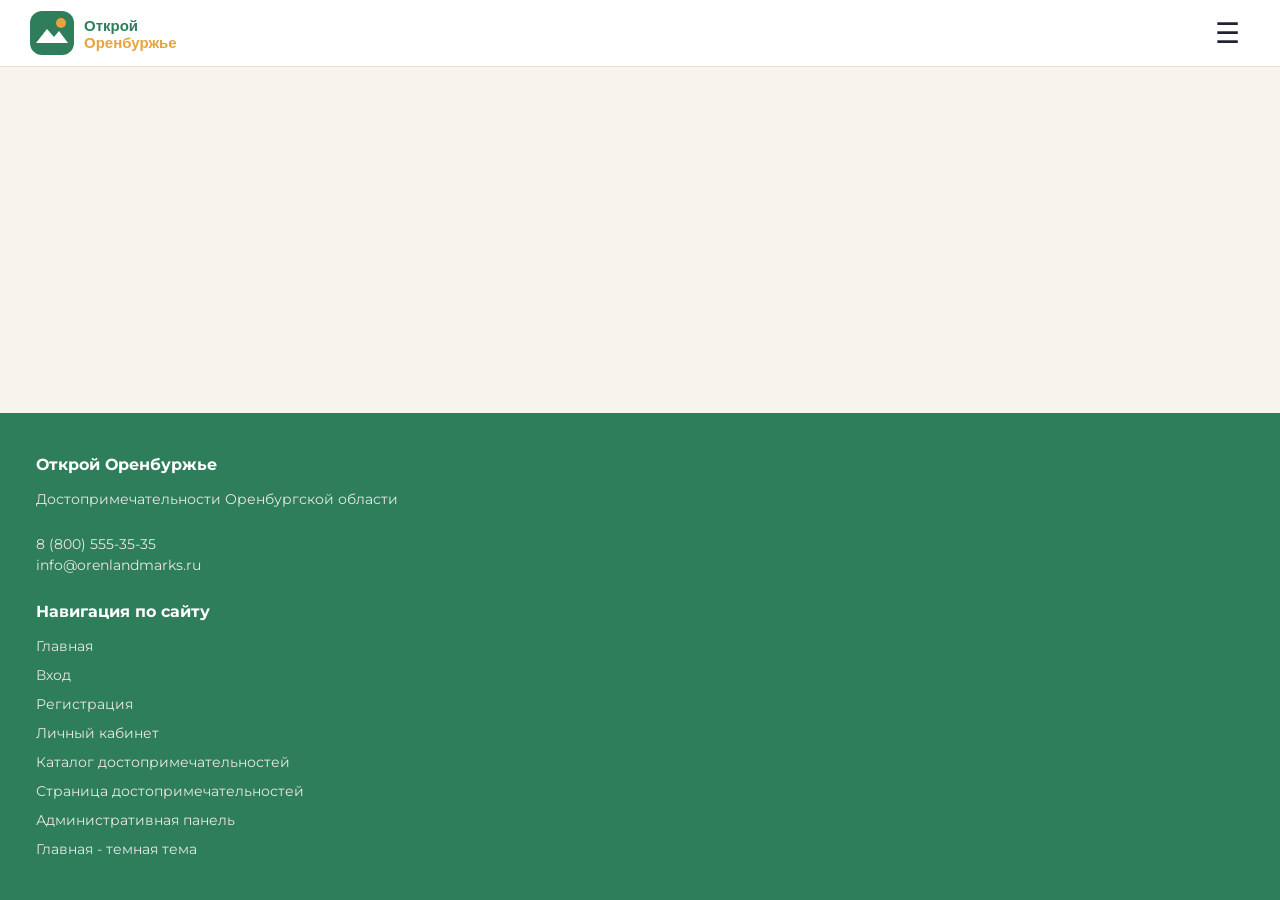
==== index.html @ 0425c3dd "add footer and header" ====
<!DOCTYPE html>
<html lang="en">

<head>
    <meta charset="UTF-8">
    <meta name="viewport" content="width=device-width, initial-scale=1.0">
    <title>Главная - Открой Оренбуржье</title>
    <link rel="stylesheet" href="assets/css/style.css">
</head>

<body>
    <header class="header">
        <div class="container header__main">
            <a href="index.html" id="logo"><img src="assets/images/logo.svg" alt="Открой Оренбуржье" width="210"
                    height="44"></a>
            <input type="checkbox" id="menu">
            <label for="menu" class="burger" title="Меню">☰</label>
            <nav id="main-nav" class="nav">
                <a href="#search-section" id="go-to-search">Поиск достопримечательностей</a>
                <a href="catalog.html" id="nav-catalog">Каталог достопримечательностей</a>
                <a href="profile.html" id="nav-profile">Личный кабинет</a>
                <a href="login.html" id="nav-login" class="btn btn--sm">Войти</a>
                <a href="register.html" id="nav-register" class="btn btn--light btn--sm ">Регистрация</a>
            </nav>
        </div>
    </header>

    <main class="container"></main>

    <footer class="footer" id="footer">
        <div class="container footer__grid">
            <div>
                <h2>Открой Оренбуржье</h2>
                <p>Достопримечательности Оренбургской области</p>
            </div>
            <ul>
                <li><a href="tel:88005553535">8 (800) 555-35-35</a></li>
                <li><a href="mailto:info@orenlandmarks.ru">info@orenlandmarks.ru</a></li>
            </ul>
            <nav>
                <h2>Навигация по сайту</h2>
                <ul class="stack">
                    <li><a href="index.html">Главная</a></li>
                    <li><a href="login.html">Вход</a></li>
                    <li><a href="register.html">Регистрация</a></li>
                    <li><a href="profile.html">Личный кабинет</a></li>
                    <li><a href="catalog.html">Каталог достопримечательностей</a></li>
                    <li><a href="landmark.html">Страница достопримечательностей</a></li>
                    <li><a href="admin.html">Административная панель</a></li>
                    <li><a href="index_dark.html">Главная - темная тема</a></li>
                </ul>
            </nav>
        </div>
    </footer>
</body>

</html>
---- assets/css/style.css ----
/* 1 Шрифт */
@font-face {
    font-family: "Montserrat";
    src: url('../fonts/Montserrat/Montserrat[wght].ttf');
    font-weight: 100 900;
}

/* 2 Перменные */

:root {
    --green: #2E7D5B;
    --accent: #E8A33D;
    --text: #1F2430;
    --muted: #6B7280;
    --bg: #F7F4EE;
    --card: #FFFFFF;
    --line: #E6E0D6;
    --ok: #12895F;
    --ok-muted: #d1ffef;
    --wait: #9A6100;
    --wait-muted: #ffefd3;
    --err: #D93B41;
    --err-muted: #ffdadb;
    --radius: 20px;
    --radius-sm: 12px;
    /* --radius-xs: 8px; */

    --gap-xs: 8px;
    --gap-sm: 12px;
    --gap-base: 16px;
    --gap-lg: 20px;
    --gap-xl: 24px;
}

/* 2.1 Изменения для темной темы */

.dark {
    --bg: #12161D;
    --card: #1C222B;
    --text: #ECEFF4;
    --line: #2E3642;
    --muted: #A3ABC2;
}

/* 3 Сброс */

* {
    box-sizing: border-box;
}

body {
    margin: 0;
    display: grid;
    min-height: 100dvh;
    grid-template-rows: auto 1fr auto;
    line-height: 1.5;
    font-family: "Montserrat", Arial, sans-serif;
    color: var(--text);
    background: var(--bg);
}

h1,
h2,
h3,
p,
ul {
    margin: 0;
    padding: 0;
}

ul {
    list-style: none;
}

a {
    text-decoration: none;
    color: inherit
}

img {
    display: block;
    max-width: 100%;
}

input,
button,
textarea,
select {
    font: inherit;
    color: inherit;
}

/* 4 Общие блоки */

.container {
    max-width: 1240px;
    margin: 0 auto;
    padding: 0 16px;
}

.section {
    margin-top: 56px;
}

h2 {
    font-size: 20px;
}

.title {
    margin-bottom: 24px;
    font-weight: 700;
    font-size: 22px;
}

.muted {
    font-size: 14px;
    color: var(--muted);
}

.card {
    background: var(--card);
    padding: 24px;
    border: 1px solid var(--line);
    border-radius: var(--radius);
}

.grid {
    display: grid;
    grid-template-columns: repeat(auto-fill, minmax(300px, 1fr));
    gap: var(--gap-lg);
}

.row {
    display: flex;
    align-items: center;
    gap: var(--gap-sm);
}

.column {
    display: flex;
    flex-direction: column;
    align-items: end;
    gap: var(--gap-sm);
}

.row .input {
    flex: 1;
    width: auto;
}

.narrow {
    max-width: 560px;
    margin-left: auto;
    margin-right: auto;
}

.stack>*+* {
    margin-top: var(--gap-xs);
}

.photo {
    width: 100%;
    object-fit: cover;
    aspect-ratio: 4 /3;
    border-radius: var(--radius-sm);
}

/* Кнопки: плавное изменение при наведении */

.btn {
    display: inline-block;
    padding: 12px 22px;
    border: 0;
    border-radius: 999px;
    background: var(--green);
    color: #fff;
    font-weight: 700;
    cursor: pointer;
    transition: opacity 0.3s;
    text-align: center;

    &:hover {
        opacity: .8;
    }
}

.btn--light {
    background: var(--card);
    color: var(--green);
    border: 1px solid var(--green);
}

.btn--sm {
    padding: 8px 14px;
    font-size: 14px;
}

/* Статусы и бейджики  */

.pill {
    display: inline-block;
    background: var(--card);
    border-radius: 999px;
    font-weight: 700;
    font-size: 13px;
}

.pill--ok {
    background: var(--ok-muted);
    color: var(--ok);
}

.pill--wait {
    background: var(--wait-muted);
    color: var(--wait);
}

.pill--err {
    background: var(--err-muted);
    color: var(--err);
}

.stars {
    color: var(--accent);
}

.form {
    display: grid;
    grid-template-columns: minmax(0, 1fr);
    gap: var(--gap-lg);
}

.field {
    display: grid;
    grid-template-columns: minmax(0, 1fr);
    gap: var(--gap-xs);
}

.field>label {
    font-size: 14px;
    font-weight: 700;
}

.input {
    gap: 12px 14px;
    width: 100%;
    border: 1px solid var(--line);
    border-radius: var(--radius-sm);
    background-color: var(--card);
}

.error .input {
    border-color: var(--err);
}

.error-text {
    font-size: 13px;
    color: var(--err);
}

.success .input {
    border-color: var(--ok);
}

.success-text {
    color: var(--ok);
    font-size: 13pxƒ;
}

.check {
    display: flex;
    gap: var(--gap-xs);
    align-items: center;
    font-size: 14px;
}

/* 5 Header */

.header {
    background: var(--card);
    border-bottom: 1px solid var(--line);
}

.header__main {
    display: flex;
    flex-wrap: wrap;
    align-items: center;
    justify-content: space-between;
    padding: 10px;
}

#menu {
    display: none;
}

.burger {
    font-size: 28px;
    cursor: pointer;
    padding: 2px 10px;
}

.nav {
    display: none;
    flex-direction: column;
    gap: var(--gap-base);
    width: 100%;
    padding: 16px 0px;
    font-weight: 600;
}

#menu:checked~.nav {
    display: flex;
}

/* 6 Футер */

.footer {
    margin-top: 80px;
    padding: 40px 0;
    background-color: var(--green);
    color: #e9e8e8;
    font-size: 14px;
    transition: color 0.2s;

    &:hover {
        color: #fff;
    }
}

.footer__grid {
    display: grid;
    gap: var(--gap-xl);
}

.footer h2 {
    margin-bottom: 12px;
    color: #fff;
    font-size: 16px;
}
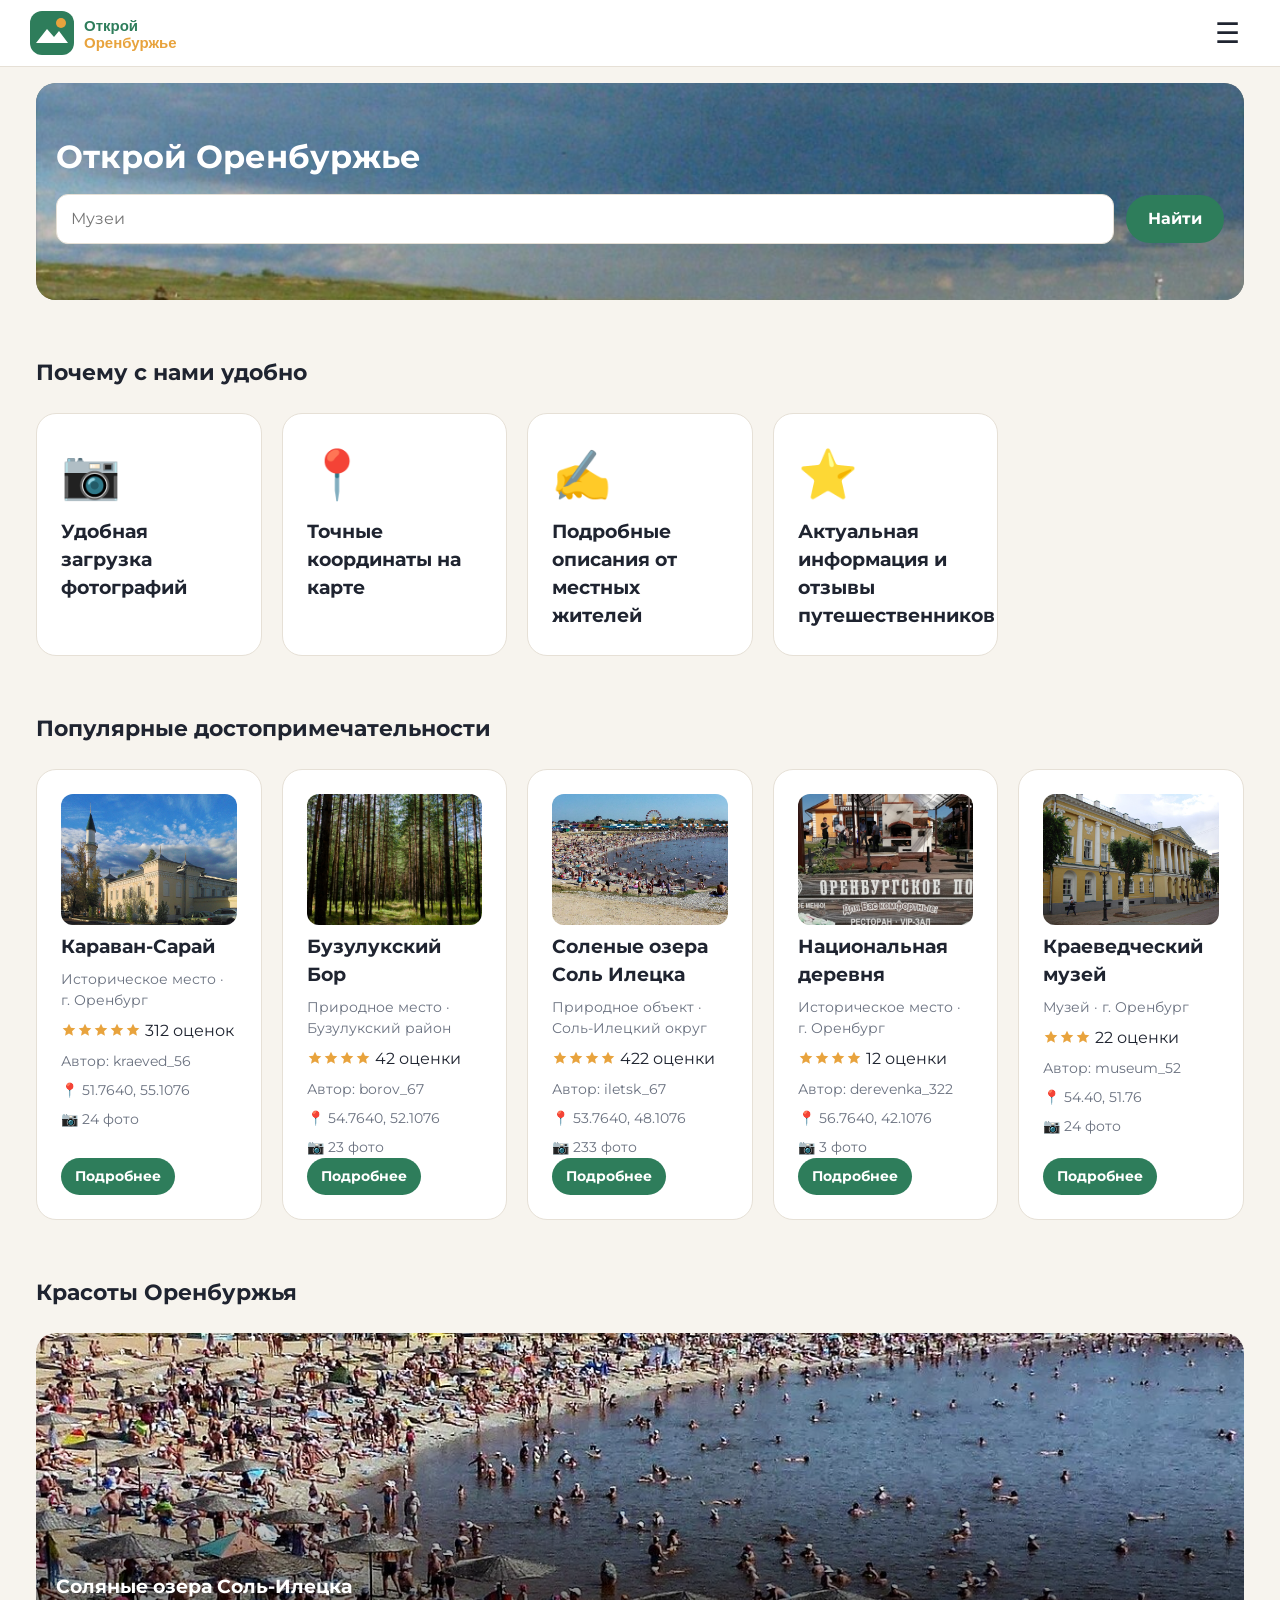
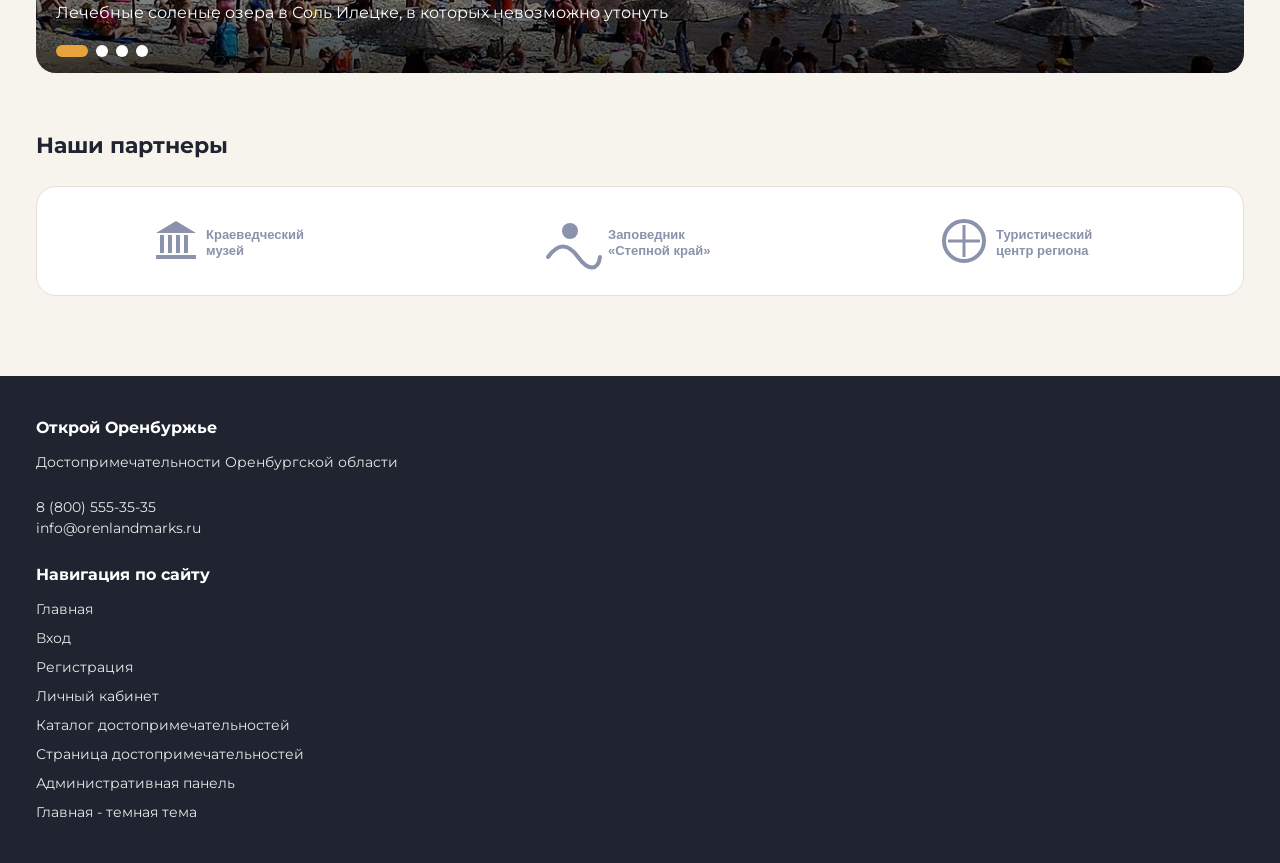
==== commit 0ecdfae2: "add index.html index_dark.html register.html and login.html" ====
--- a/index.html
+++ b/index.html
@@ -25,7 +25,175 @@
         </div>
     </header>
 
-    <main class="container"></main>
+    <main class="container">
+        <section id="search-section" class="hero">
+            <img src="assets/images/step.jpg" alt="Открой Оренбуржье">
+            <h1 class="hero__title">Открой Оренбуржье</h1>
+            <form action="catalog.html" class="row">
+                <input type="search" id="search-input" list="hints" class="input" placeholder="Музеи">
+                <datalist id="hints">
+                    <option value="Памятники архитектуры"></option>
+                    <option value="Природные объекты"></option>
+                    <option value="Музеи"></option>
+                </datalist>
+                <button type="submit" id="search-button" class="btn">Найти</button>
+            </form>
+        </section>
+
+        <section class="section" id="advantages-section">
+            <h2 class="title">Почему с нами удобно</h2>
+            <div class="grid">
+                <article class="card stack">
+                    <p class="advantage__icon">📷</p>
+                    <h3>Удобная загрузка фотографий</h3>
+                </article>
+                <article class="card stack">
+                    <p class="advantage__icon">📍</p>
+                    <h3>Точные координаты на карте</h3>
+                </article>
+                <article class="card stack">
+                    <p class="advantage__icon">✍️</p>
+                    <h3>Подробные описания от местных жителей</h3>
+                </article>
+                <article class="card stack">
+                    <p class="advantage__icon">⭐️</p>
+                    <h3>Актуальная информация и отзывы путешественников</h3>
+                </article>
+            </div>
+        </section>
+
+        <section class="section" id="popular-section">
+            <h2 class="title">Популярные достопримечательности</h2>
+            <div class="grid">
+                <article class="card landmark-card stack">
+                    <img src="/assets/images/karavan-saray-1.jpg" alt="Караван-Сарай" class="photo">
+                    <div class="stack">
+                        <h3>Караван-Сарай</h3>
+                        <p class="muted">Историческое место · г. Оренбург</p>
+                        <div class="rating"><img src="assets/icons/star-full.svg" alt="" width="16" height="16"><img
+                                src="assets/icons/star-full.svg" alt="" width="16" height="16"><img
+                                src="assets/icons/star-full.svg" alt="" width="16" height="16"><img
+                                src="assets/icons/star-full.svg" alt="" width="16" height="16"><img
+                                src="assets/icons/star-full.svg" alt="" width="16" height="16"> 312 оценок</div>
+                        <p class="muted">Автор: kraeved_56</p>
+                        <p class="muted">📍 51.7640, 55.1076</p>
+                        <p class="muted">📷 24 фото</p>
+                        <a href="landmark.html" class="btn btn--sm">Подробнее</a>
+                </article>
+                <article class="card landmark-card stack">
+                    <img src="/assets/images/buzuluk-bor-2.jpg" alt="Бузулукский Бор" class="photo">
+                    <div class="stack">
+                        <h3>Бузулукский Бор</h3>
+                        <p class="muted">Природное место · Бузулукский район</p>
+                        <div class="rating"><img src="assets/icons/star-full.svg" alt="" width="16" height="16"><img
+                                src="assets/icons/star-full.svg" alt="" width="16" height="16"><img
+                                src="assets/icons/star-full.svg" alt="" width="16" height="16"><img
+                                src="assets/icons/star-full.svg" alt="" width="16" height="16"> 42 оценки</div>
+                        <p class="muted">Автор: borov_67</p>
+                        <p class="muted">📍 54.7640, 52.1076</p>
+                        <p class="muted">📷 23 фото</p>
+                        <a href="landmark.html" class="btn btn--sm">Подробнее</a>
+                </article>
+                <article class="card landmark-card stack">
+                    <img src="/assets/images/sol-ileck.jpg" alt="Соль Илецк" class="photo">
+                    <div class="stack">
+                        <h3>Соленые озера Соль Илецка</h3>
+                        <p class="muted">Природное объект · Соль-Илецкий округ</p>
+                        <div class="rating"><img src="assets/icons/star-full.svg" alt="" width="16" height="16"><img
+                                src="assets/icons/star-full.svg" alt="" width="16" height="16"><img
+                                src="assets/icons/star-full.svg" alt="" width="16" height="16"><img
+                                src="assets/icons/star-full.svg" alt="" width="16" height="16"> 422 оценки</div>
+                        <p class="muted">Автор: iletsk_67</p>
+                        <p class="muted">📍 53.7640, 48.1076</p>
+                        <p class="muted">📷 233 фото</p>
+                        <a href="landmark.html" class="btn btn--sm">Подробнее</a>
+                </article>
+                <article class="card landmark-card stack">
+                    <img src="/assets/images/nac-derevnya.jpg" alt="Национальная деревня" class="photo">
+                    <div class="stack">
+                        <h3>Национальная деревня</h3>
+                        <p class="muted">Историческое место · г. Оренбург</p>
+                        <div class="rating"><img src="assets/icons/star-full.svg" alt="" width="16" height="16"><img
+                                src="assets/icons/star-full.svg" alt="" width="16" height="16"><img
+                                src="assets/icons/star-full.svg" alt="" width="16" height="16"><img
+                                src="assets/icons/star-full.svg" alt="" width="16" height="16"> 12 оценки</div>
+                        <p class="muted">Автор: derevenka_322</p>
+                        <p class="muted">📍 56.7640, 42.1076</p>
+                        <p class="muted">📷 3 фото</p>
+                        <a href="landmark.html" class="btn btn--sm">Подробнее</a>
+                </article>
+                <article class="card landmark-card stack">
+                    <img src="/assets/images/museum.jpg" alt="Краеведческий музей" class="photo">
+                    <div class="stack">
+                        <h3>Краеведческий музей</h3>
+                        <p class="muted">Музей · г. Оренбург</p>
+                        <div class="rating"><img src="assets/icons/star-full.svg" alt="" width="16" height="16"><img
+                                src="assets/icons/star-full.svg" alt="" width="16" height="16"><img
+                                src="assets/icons/star-full.svg" alt="" width="16" height="16"> 22 оценки</div>
+                        <p class="muted">Автор: museum_52</p>
+                        <p class="muted">📍 54.40, 51.76</p>
+                        <p class="muted">📷 24 фото</p>
+                        <a href="landmark.html" class="btn btn--sm">Подробнее</a>
+                </article>
+            </div>
+        </section>
+
+        <section class="section" id="slider-section">
+            <h2 class="title">Красоты Оренбуржья</h2>
+            <div class="slider">
+                <input type="radio" name="slide" id="s1" checked>
+                <input type="radio" name="slide" id="s2">
+                <input type="radio" name="slide" id="s3">
+                <input type="radio" name="slide" id="s4">
+                <div class="slider__track">
+                    <article class="slide">
+                        <img src="assets/images/sol-ileck.jpg" alt="Соль Илецк">
+                        <div class="slide__text">
+                            <h3>Соляные озера Соль-Илецка</h3>
+                            <p>Лечебные соленые озера в Соль Илецке, в которых невозможно утонуть</p>
+                        </div>
+                    </article>
+                    <article class="slide">
+                        <img src="assets/images/buzuluk-bor.jpg" alt="Бузулукский бор">
+                        <div class="slide__text">
+                            <h3>Бузулукский бор</h3>
+                            <p>Сосновый лес посреди степи — национальный парк площадью больше 100 тысяч гектаров.</p>
+                        </div>
+                    </article>
+                    <article class="slide">
+                        <img src="assets/images/shaitan-tau.jpg" alt="Гора Шайтан-Тау">
+                        <div class="slide__text">
+                            <h3>Гора Шайтан-Тау</h3>
+                            <p>Заповедная гора у границы с Башкирией, красивее всего на закате.</p>
+                        </div>
+                    </article>
+                    <article class="slide">
+                        <img src="assets/images/karavan-saray-2.jpg" alt="Караван-Сарай">
+                        <div class="slide__text">
+                            <h3>Караван-Сарай</h3>
+                            <p>Полюбуйтесь на красоты исторического города.</p>
+                        </div>
+                    </article>
+                </div>
+                <div id="slider-indicators" class="dots">
+                    <label for="s1" title="Слайд 1"></label>
+                    <label for="s2" title="Слайд 2"></label>
+                    <label for="s3" title="Слайд 3"></label>
+                    <label for="s4" title="Слайд 4"></label>
+                </div>
+            </div>
+        </section>
+
+        <section class="section" id="partners-section">
+            <h2 class="title">Наши партнеры</h2>
+            <div class="card row partners">
+                <img src="assets/images/logos/partner-museum.svg" alt="Краеведческий музей">
+                <img src="assets/images/logos/partner-steppe.svg" alt="Заповедник Степной край">
+                <img src="assets/images/logos/partner-tour.svg" alt="Туристический центр региона">
+            </div>
+        </section>
+
+    </main>
 
     <footer class="footer" id="footer">
         <div class="container footer__grid">
--- a/assets/css/style.css
+++ b/assets/css/style.css
@@ -53,6 +53,7 @@
     display: grid;
     min-height: 100dvh;
     grid-template-rows: auto 1fr auto;
+    grid-template-columns: minmax(0, 1fr);
     line-height: 1.5;
     font-family: "Montserrat", Arial, sans-serif;
     color: var(--text);
@@ -93,6 +94,7 @@
 /* 4 Общие блоки */
 
 .container {
+    width: 100%;
     max-width: 1240px;
     margin: 0 auto;
     padding: 0 16px;
@@ -126,12 +128,13 @@
 
 .grid {
     display: grid;
-    grid-template-columns: repeat(auto-fill, minmax(300px, 1fr));
+    grid-template-columns: repeat(auto-fill, minmax(225px, 1fr));
     gap: var(--gap-lg);
 }
 
 .row {
     display: flex;
+    flex-wrap: wrap;
     align-items: center;
     gap: var(--gap-sm);
 }
@@ -228,12 +231,14 @@
     display: grid;
     grid-template-columns: minmax(0, 1fr);
     gap: var(--gap-lg);
+    text-align: center;
 }
 
 .field {
     display: grid;
     grid-template-columns: minmax(0, 1fr);
     gap: var(--gap-xs);
+    text-align: start;
 }
 
 .field>label {
@@ -242,7 +247,7 @@
 }
 
 .input {
-    gap: 12px 14px;
+    padding: 12px 14px;
     width: 100%;
     border: 1px solid var(--line);
     border-radius: var(--radius-sm);
@@ -277,6 +282,8 @@
 /* 5 Header */
 
 .header {
+    display: sticky;
+    top: 0;
     background: var(--card);
     border-bottom: 1px solid var(--line);
 }
@@ -306,6 +313,7 @@
     width: 100%;
     padding: 16px 0px;
     font-weight: 600;
+    text-align: center;
 }
 
 #menu:checked~.nav {
@@ -317,7 +325,7 @@
 .footer {
     margin-top: 80px;
     padding: 40px 0;
-    background-color: var(--green);
+    background-color: #1F2430;
     color: #e9e8e8;
     font-size: 14px;
     transition: color 0.2s;
@@ -336,4 +344,190 @@
     margin-bottom: 12px;
     color: #fff;
     font-size: 16px;
+}
+
+/* 7 Главная */
+/* 7.1 Поиск */
+
+.hero {
+    position: relative;
+    margin-top: 16px;
+    padding: 56px 20px;
+    overflow: hidden;
+    border-radius: var(--radius);
+    color: #fff;
+}
+
+.hero img {
+    position: absolute;
+    inset: 0;
+    width: 100%;
+    height: 100%;
+    object-fit: cover;
+}
+
+.hero::after {
+    content: "";
+    position: absolute;
+    inset: 0;
+    background: rgba(20, 30, 25, .55);
+}
+
+.hero>* {
+    position: relative;
+    z-index: 1;
+}
+
+.hero__title {
+    margin-bottom: 20px;
+    font-size: 32px;
+    line-height: 1.1;
+}
+
+/* 7.2 преимущества */
+
+.advantage__icon {
+    display: inline-block;
+    font-size: 48px;
+    animation: float 3s infinite;
+}
+
+@keyframes float {
+
+    0%,
+    100% {
+        transform: translateY(0);
+    }
+
+    33% {
+        transform: translateY(-8px);
+    }
+
+    66% {
+        transform: translateY(4px);
+    }
+}
+
+/* 7.3 карточка достопримечательности */
+
+.landmark-card {
+    transition: transform .3s;
+    height: 100%;
+    display: flex;
+    flex-direction: column;
+
+    &:hover {
+        transform: translateY(-4px);
+    }
+
+    &>.stack {
+        flex: 1;
+        display: flex;
+        flex-direction: column;
+    }
+
+    & .btn {
+        margin-top: auto;
+        align-self: flex-start;
+    }
+}
+
+.rating img {
+    display: inline-block;
+    vertical-align: -2px;
+}
+
+/* 7.4 css-slider */
+
+.slider {
+    position: relative;
+    overflow: hidden;
+    border-radius: var(--radius);
+
+    & input {
+        display: none;
+    }
+}
+
+.slider__track {
+    display: flex;
+    transition: transform .6s;
+}
+
+.slide {
+    position: relative;
+    display: flex;
+    align-items: self-end;
+    flex: 0 0 100%;
+    min-height: 340px;
+    color: #fff;
+}
+
+.slide img {
+    position: absolute;
+    inset: 0;
+    width: 100%;
+    height: 100%;
+    object-fit: cover;
+}
+
+.slide::after {
+    content: '';
+    position: absolute;
+    inset: 0;
+    background: linear-gradient(transparent 40%, rgba(0, 0, 0, 0.75));
+}
+
+.slide__text {
+    position: relative;
+    z-index: 1;
+    padding: 20px 20px 48px
+}
+
+/* #s1:checked~.slider__track {
+    transform: translateX(0%);
+} */
+
+#s2:checked~.slider__track {
+    transform: translateX(-100%);
+}
+
+#s3:checked~.slider__track {
+    transform: translateX(-200%);
+}
+
+#s4:checked~.slider__track {
+    transform: translateX(-300%);
+}
+
+.dots {
+    position: absolute;
+    z-index: 2;
+    display: flex;
+    gap: var(--gap-xs);
+    left: 20px;
+    bottom: 16px;
+
+    & label {
+        width: 12px;
+        height: 12px;
+        border-radius: 999px;
+        background: #fff;
+        cursor: pointer;
+        transition: width 0.3s;
+    }
+}
+
+#s1:checked~.dots [for="s1"],
+#s2:checked~.dots [for="s2"],
+#s3:checked~.dots [for="s3"],
+#s4:checked~.dots [for="s4"] {
+    width: 32px;
+    background: var(--accent);
+}
+
+/* 7.5 партнеры */
+.partners {
+    justify-content: space-around;
+    gap: var(--gap-xl);
 }
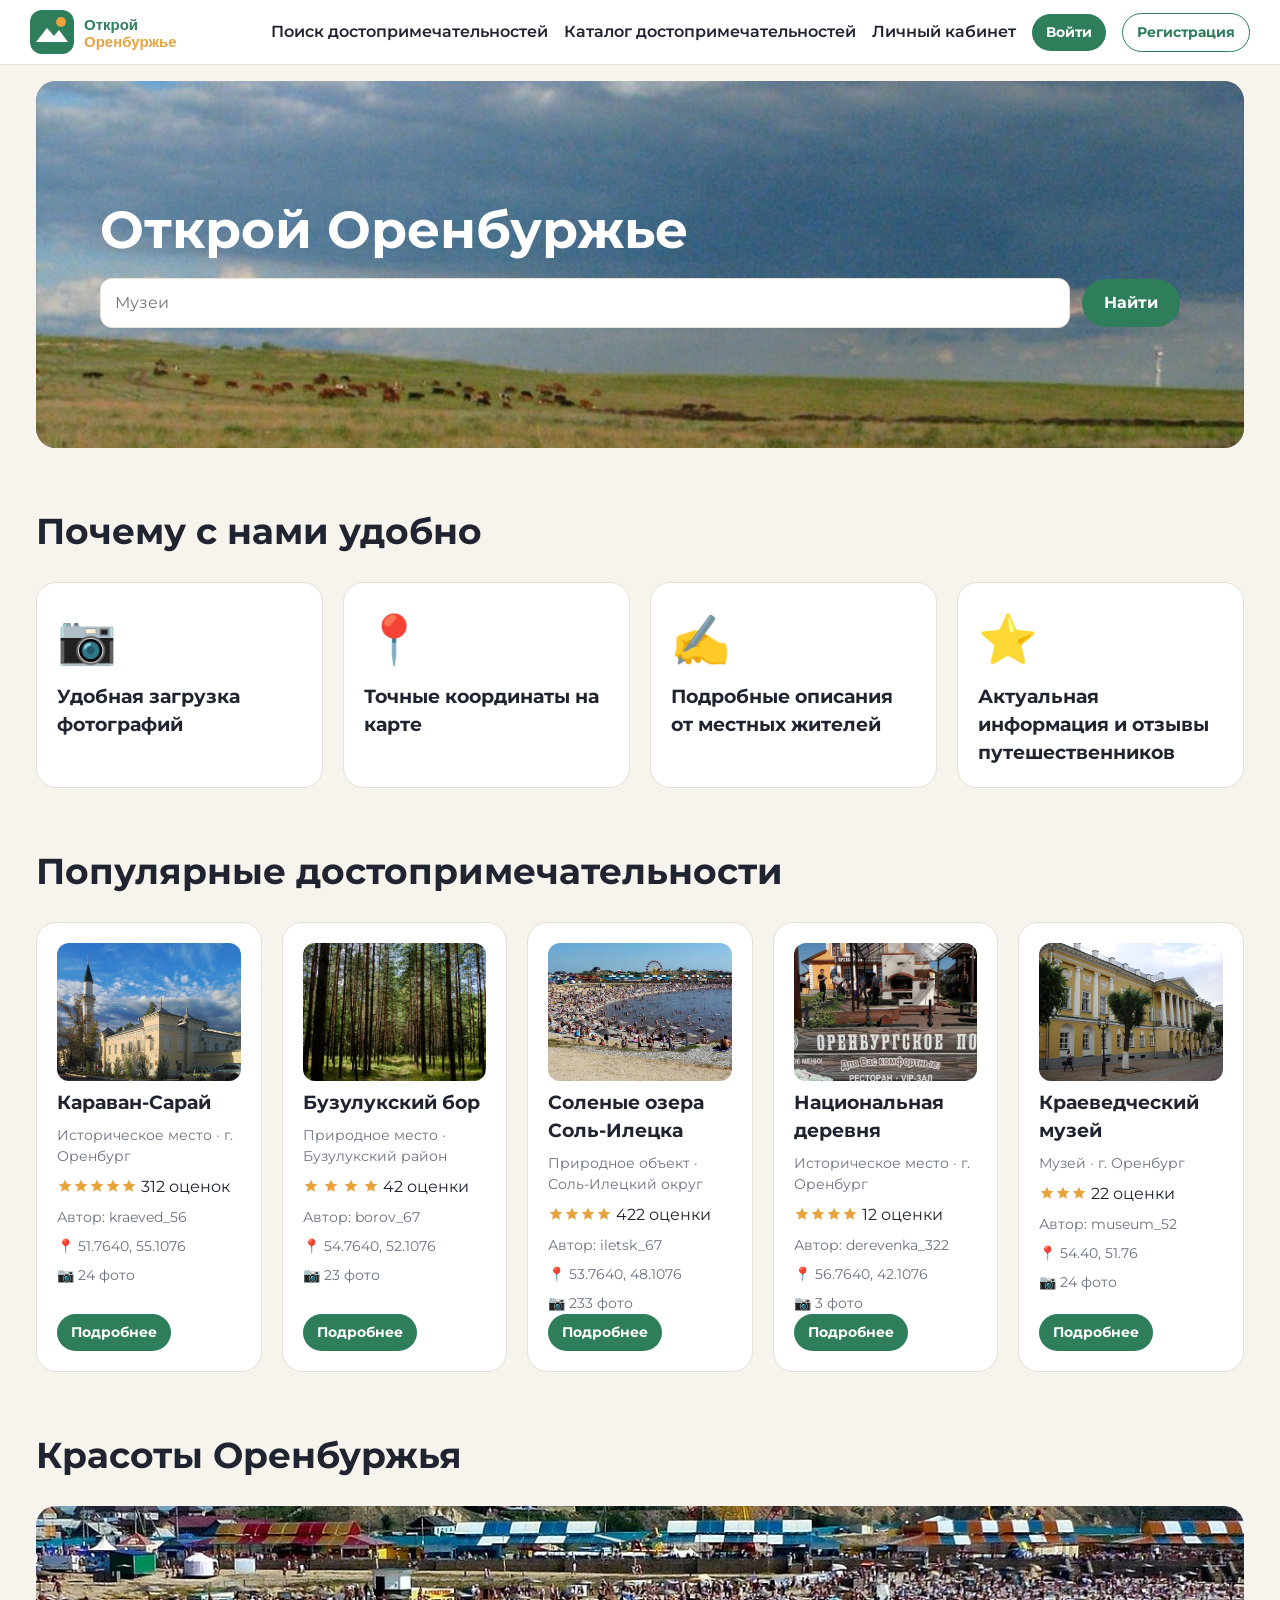
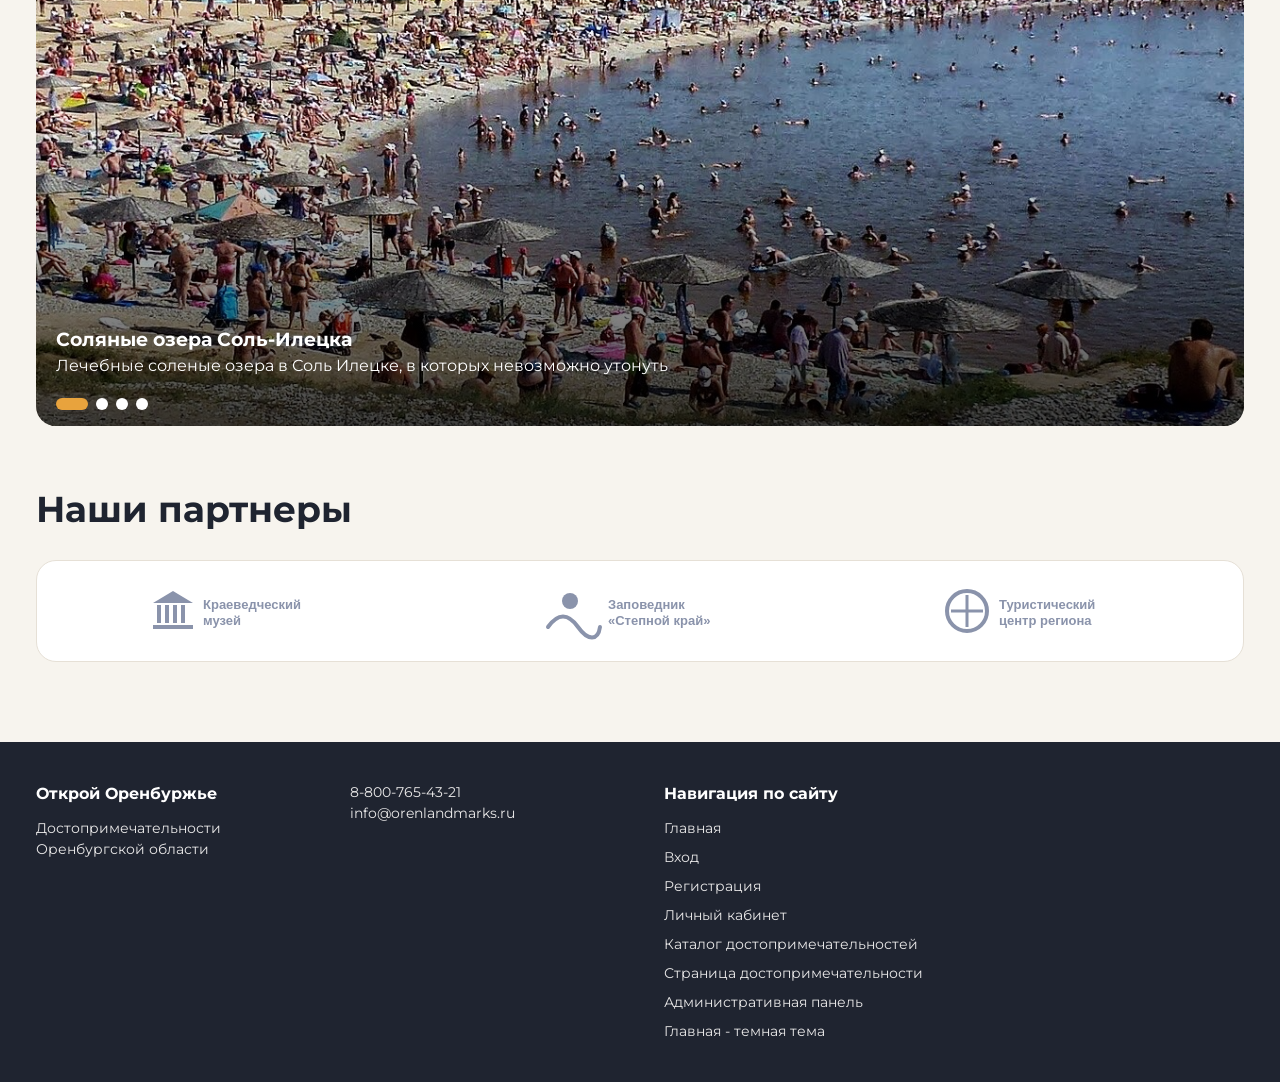
==== commit d1b95d20: "fix some bugs" ====
--- a/index.html
+++ b/index.html
@@ -1,5 +1,5 @@
 <!DOCTYPE html>
-<html lang="en">
+<html lang="ru">
 
 <head>
     <meta charset="UTF-8">
@@ -79,25 +79,30 @@
                         <p class="muted">📍 51.7640, 55.1076</p>
                         <p class="muted">📷 24 фото</p>
                         <a href="landmark.html" class="btn btn--sm">Подробнее</a>
-                </article>
-                <article class="card landmark-card stack">
-                    <img src="/assets/images/buzuluk-bor-2.jpg" alt="Бузулукский Бор" class="photo">
-                    <div class="stack">
-                        <h3>Бузулукский Бор</h3>
+                    </div>
+                </article>
+                <article class="card landmark-card stack">
+                    <img src="/assets/images/buzuluk-bor-2.jpg" alt="Бузулукский бор" class="photo">
+                    <div class="stack">
+                        <h3>Бузулукский бор</h3>
                         <p class="muted">Природное место · Бузулукский район</p>
-                        <div class="rating"><img src="assets/icons/star-full.svg" alt="" width="16" height="16"><img
-                                src="assets/icons/star-full.svg" alt="" width="16" height="16"><img
-                                src="assets/icons/star-full.svg" alt="" width="16" height="16"><img
-                                src="assets/icons/star-full.svg" alt="" width="16" height="16"> 42 оценки</div>
+                        <div class="rating">
+                            <img src="assets/icons/star-full.svg" alt="" width="16" height="16">
+                            <img src="assets/icons/star-full.svg" alt="" width="16" height="16">
+                            <img src="assets/icons/star-full.svg" alt="" width="16" height="16">
+                            <img src="assets/icons/star-full.svg" alt="" width="16" height="16">
+                            42 оценки
+                        </div>
                         <p class="muted">Автор: borov_67</p>
                         <p class="muted">📍 54.7640, 52.1076</p>
                         <p class="muted">📷 23 фото</p>
                         <a href="landmark.html" class="btn btn--sm">Подробнее</a>
+                    </div>
                 </article>
                 <article class="card landmark-card stack">
                     <img src="/assets/images/sol-ileck.jpg" alt="Соль Илецк" class="photo">
                     <div class="stack">
-                        <h3>Соленые озера Соль Илецка</h3>
+                        <h3>Соленые озера Соль-Илецка</h3>
                         <p class="muted">Природное объект · Соль-Илецкий округ</p>
                         <div class="rating"><img src="assets/icons/star-full.svg" alt="" width="16" height="16"><img
                                 src="assets/icons/star-full.svg" alt="" width="16" height="16"><img
@@ -107,6 +112,7 @@
                         <p class="muted">📍 53.7640, 48.1076</p>
                         <p class="muted">📷 233 фото</p>
                         <a href="landmark.html" class="btn btn--sm">Подробнее</a>
+                    </div>
                 </article>
                 <article class="card landmark-card stack">
                     <img src="/assets/images/nac-derevnya.jpg" alt="Национальная деревня" class="photo">
@@ -121,6 +127,7 @@
                         <p class="muted">📍 56.7640, 42.1076</p>
                         <p class="muted">📷 3 фото</p>
                         <a href="landmark.html" class="btn btn--sm">Подробнее</a>
+                    </div>
                 </article>
                 <article class="card landmark-card stack">
                     <img src="/assets/images/museum.jpg" alt="Краеведческий музей" class="photo">
@@ -134,6 +141,7 @@
                         <p class="muted">📍 54.40, 51.76</p>
                         <p class="muted">📷 24 фото</p>
                         <a href="landmark.html" class="btn btn--sm">Подробнее</a>
+                    </div>
                 </article>
             </div>
         </section>
@@ -202,7 +210,7 @@
                 <p>Достопримечательности Оренбургской области</p>
             </div>
             <ul>
-                <li><a href="tel:88005553535">8 (800) 555-35-35</a></li>
+                <li><a href="tel:88007654321">8-800-765-43-21</a></li>
                 <li><a href="mailto:info@orenlandmarks.ru">info@orenlandmarks.ru</a></li>
             </ul>
             <nav>
@@ -213,7 +221,7 @@
                     <li><a href="register.html">Регистрация</a></li>
                     <li><a href="profile.html">Личный кабинет</a></li>
                     <li><a href="catalog.html">Каталог достопримечательностей</a></li>
-                    <li><a href="landmark.html">Страница достопримечательностей</a></li>
+                    <li><a href="landmark.html">Страница достопримечательности</a></li>
                     <li><a href="admin.html">Административная панель</a></li>
                     <li><a href="index_dark.html">Главная - темная тема</a></li>
                 </ul>
--- a/assets/css/style.css
+++ b/assets/css/style.css
@@ -91,6 +91,28 @@
     color: inherit;
 }
 
+input::file-selector-button {
+    display: inline-block;
+    padding: 8px 14px;
+    font-size: 14px;
+    border: 0;
+    border-radius: 999px;
+    background: var(--green);
+    color: #fff;
+    font-weight: 700;
+    cursor: pointer;
+    transition: opacity 0.3s;
+    text-align: center;
+
+    &:hover {
+        opacity: .8;
+    }
+}
+
+textarea {
+    resize: vertical;
+}
+
 /* 4 Общие блоки */
 
 .container {
@@ -121,14 +143,14 @@
 
 .card {
     background: var(--card);
-    padding: 24px;
+    padding: 20px;
     border: 1px solid var(--line);
     border-radius: var(--radius);
 }
 
 .grid {
     display: grid;
-    grid-template-columns: repeat(auto-fill, minmax(225px, 1fr));
+    grid-template-columns: repeat(auto-fit, minmax(225px, 1fr));
     gap: var(--gap-lg);
 }
 
@@ -201,7 +223,10 @@
 /* Статусы и бейджики  */
 
 .pill {
-    display: inline-block;
+    display: flex;
+    align-items: center;
+    justify-content: center;
+    padding: 3px 12px;
     background: var(--card);
     border-radius: 999px;
     font-weight: 700;
@@ -231,7 +256,11 @@
     display: grid;
     grid-template-columns: minmax(0, 1fr);
     gap: var(--gap-lg);
-    text-align: center;
+
+    & h1,
+    a {
+        text-align: center;
+    }
 }
 
 .field {
@@ -530,4 +559,239 @@
 .partners {
     justify-content: space-around;
     gap: var(--gap-xl);
+}
+
+/* 8 Личный кабинет */
+
+.data-row {
+    display: flex;
+    flex-wrap: wrap;
+    justify-content: space-between;
+    gap: var(--gap-xs);
+    padding: 12px 0;
+    border-bottom: 1px solid var(--line);
+}
+
+/* 9 Каталог */
+
+#filter-toggle {
+    display: none;
+}
+
+#filter-panel {
+    display: none;
+    margin-bottom: 20px;
+}
+
+#filter-toggle:checked~#filter-panel {
+    display: block;
+}
+
+.filter--btn {
+    margin-bottom: 16px;
+}
+
+/* 10 Формы Предложения исправления */
+
+
+
+.correction {
+    max-width: 640px;
+    padding: 24px;
+    background: #fff;
+    border-radius: 16px;
+    box-shadow: 0 10px 30px rgba(31, 36, 48, .08);
+    margin-left: auto;
+    margin-right: auto;
+
+    & .field {
+        margin-bottom: 20px;
+    }
+
+    & .input {
+        height: 48px;
+        padding: 0 16px;
+        border: 1px solid #D9DEE7;
+        border-radius: 10px;
+        background: #F8FAFC;
+        font-size: 15px;
+    }
+
+    & .input:focus {
+        outline: none;
+        border-color: var(--green);
+    }
+
+    & textarea.input {
+        height: 140px;
+        padding-top: 14px;
+    }
+}
+
+.correction__badge {
+    font-size: 12px;
+    font-weight: 700;
+    text-transform: uppercase;
+    letter-spacing: .08em;
+    color: var(--accent);
+    background: #FFF3DC;
+    padding: 6px 14px;
+    border-radius: 999px;
+}
+
+.correction__title {
+    font-size: 28px;
+    font-weight: 800;
+    color: #1F2430;
+}
+
+.correction__subtitle {
+    font-size: 15px;
+    color: #6B7280;
+    line-height: 1.5;
+    margin-bottom: 28px;
+}
+
+.correction__upload {
+    border: 2px dashed #c9d3e0;
+    border-radius: var(--radius-sm);
+    background: #F8FAFC;
+    padding: 24px;
+    font-size: 14px;
+    text-align: center;
+    position: relative;
+
+
+    & input {
+        position: absolute;
+        inset: 0;
+        opacity: 0;
+        cursor: pointer;
+    }
+}
+
+.correction__hint {
+    font-size: 12px;
+    color: #8A93A6;
+}
+
+.correction__consent {
+    align-items: center;
+    margin: 24px 0;
+
+    & input {
+        width: 20px;
+        height: 20px;
+        accent-color: var(--green);
+    }
+}
+
+.correction__btn {
+    width: 100%;
+    height: 52px;
+    border: 0;
+    border-radius: 10px;
+    background: #2E7D5B;
+    color: #fff;
+    font-size: 16px;
+    font-weight: 700;
+    cursor: pointer;
+}
+
+/* 11 адаптивность */
+
+@media (min-width:1200px) {
+    .burger {
+        display: none;
+    }
+
+    .nav,
+    #menu:checked~.nav {
+        display: flex;
+        flex-direction: row;
+        align-items: center;
+        width: auto;
+        padding: 0;
+    }
+
+    .hero {
+        padding: 120px 64px;
+    }
+
+    .hero__title {
+        font-size: 52px;
+    }
+
+    .slide {
+        min-height: 520px;
+    }
+
+    .catalog-layout {
+        display: grid;
+        grid-template-columns: 260px 1fr;
+        align-items: start;
+        gap: var(--gap-xl);
+    }
+
+    .filter--btn {
+        display: none;
+    }
+
+    #filter-panel {
+        display: block;
+    }
+
+    .footer__grid,
+    .two-cols {
+        display: grid;
+        grid-template-columns: 1fr 1fr 2fr;
+        gap: 24px;
+    }
+
+    .two-cols,
+    .correction__row {
+        grid-template-columns: 1fr 1fr;
+    }
+
+    .correction__row {
+        display: grid;
+        gap: 16px;
+    }
+
+    .correction {
+        padding: 40px;
+    }
+
+    .title {
+        font-size: 36px;
+    }
+}
+
+/* 12 Печать */
+
+@media print {
+
+    .no-print,
+    .header,
+    .footer,
+    .landmark-card .stack>:not(h3) {
+        display: none;
+    }
+
+    body {
+        background: #fff;
+        color: #000;
+    }
+
+    .card {
+        border: 0;
+    }
+
+    img {
+        filter: grayscale(1);
+    }
+
+    .grid {
+        grid-template-columns: 1fr 1fr;
+    }
 }
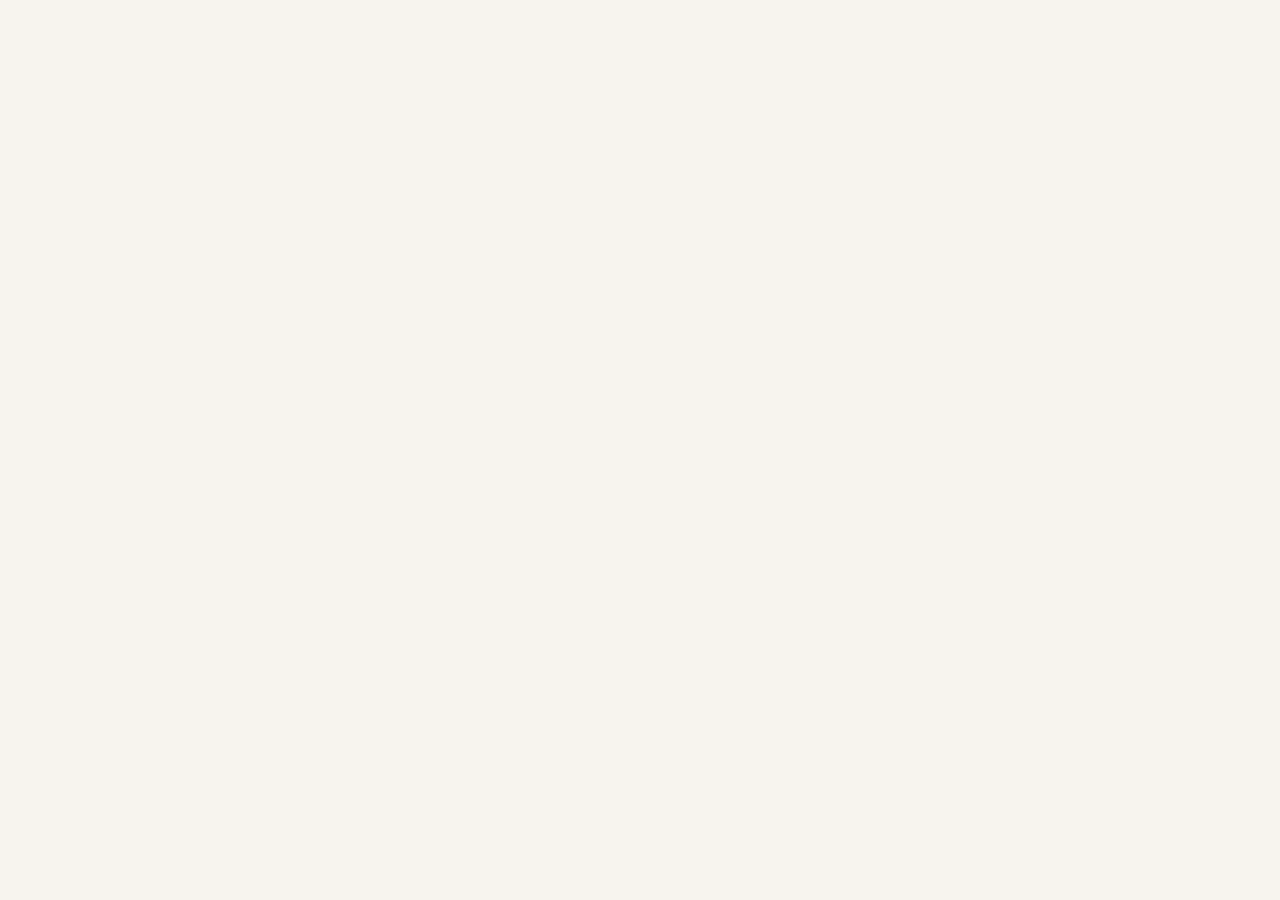
==== commit 5f999335: "init" ====
--- a/index.html
+++ b/index.html
@@ -9,225 +9,7 @@
 </head>
 
 <body>
-    <header class="header">
-        <div class="container header__main">
-            <a href="index.html" id="logo"><img src="assets/images/logo.svg" alt="Открой Оренбуржье" width="210"
-                    height="44"></a>
-            <input type="checkbox" id="menu">
-            <label for="menu" class="burger" title="Меню">☰</label>
-            <nav id="main-nav" class="nav">
-                <a href="#search-section" id="go-to-search">Поиск достопримечательностей</a>
-                <a href="catalog.html" id="nav-catalog">Каталог достопримечательностей</a>
-                <a href="profile.html" id="nav-profile">Личный кабинет</a>
-                <a href="login.html" id="nav-login" class="btn btn--sm">Войти</a>
-                <a href="register.html" id="nav-register" class="btn btn--light btn--sm ">Регистрация</a>
-            </nav>
-        </div>
-    </header>
 
-    <main class="container">
-        <section id="search-section" class="hero">
-            <img src="assets/images/step.jpg" alt="Открой Оренбуржье">
-            <h1 class="hero__title">Открой Оренбуржье</h1>
-            <form action="catalog.html" class="row">
-                <input type="search" id="search-input" list="hints" class="input" placeholder="Музеи">
-                <datalist id="hints">
-                    <option value="Памятники архитектуры"></option>
-                    <option value="Природные объекты"></option>
-                    <option value="Музеи"></option>
-                </datalist>
-                <button type="submit" id="search-button" class="btn">Найти</button>
-            </form>
-        </section>
-
-        <section class="section" id="advantages-section">
-            <h2 class="title">Почему с нами удобно</h2>
-            <div class="grid">
-                <article class="card stack">
-                    <p class="advantage__icon">📷</p>
-                    <h3>Удобная загрузка фотографий</h3>
-                </article>
-                <article class="card stack">
-                    <p class="advantage__icon">📍</p>
-                    <h3>Точные координаты на карте</h3>
-                </article>
-                <article class="card stack">
-                    <p class="advantage__icon">✍️</p>
-                    <h3>Подробные описания от местных жителей</h3>
-                </article>
-                <article class="card stack">
-                    <p class="advantage__icon">⭐️</p>
-                    <h3>Актуальная информация и отзывы путешественников</h3>
-                </article>
-            </div>
-        </section>
-
-        <section class="section" id="popular-section">
-            <h2 class="title">Популярные достопримечательности</h2>
-            <div class="grid">
-                <article class="card landmark-card stack">
-                    <img src="/assets/images/karavan-saray-1.jpg" alt="Караван-Сарай" class="photo">
-                    <div class="stack">
-                        <h3>Караван-Сарай</h3>
-                        <p class="muted">Историческое место · г. Оренбург</p>
-                        <div class="rating"><img src="assets/icons/star-full.svg" alt="" width="16" height="16"><img
-                                src="assets/icons/star-full.svg" alt="" width="16" height="16"><img
-                                src="assets/icons/star-full.svg" alt="" width="16" height="16"><img
-                                src="assets/icons/star-full.svg" alt="" width="16" height="16"><img
-                                src="assets/icons/star-full.svg" alt="" width="16" height="16"> 312 оценок</div>
-                        <p class="muted">Автор: kraeved_56</p>
-                        <p class="muted">📍 51.7640, 55.1076</p>
-                        <p class="muted">📷 24 фото</p>
-                        <a href="landmark.html" class="btn btn--sm">Подробнее</a>
-                    </div>
-                </article>
-                <article class="card landmark-card stack">
-                    <img src="/assets/images/buzuluk-bor-2.jpg" alt="Бузулукский бор" class="photo">
-                    <div class="stack">
-                        <h3>Бузулукский бор</h3>
-                        <p class="muted">Природное место · Бузулукский район</p>
-                        <div class="rating">
-                            <img src="assets/icons/star-full.svg" alt="" width="16" height="16">
-                            <img src="assets/icons/star-full.svg" alt="" width="16" height="16">
-                            <img src="assets/icons/star-full.svg" alt="" width="16" height="16">
-                            <img src="assets/icons/star-full.svg" alt="" width="16" height="16">
-                            42 оценки
-                        </div>
-                        <p class="muted">Автор: borov_67</p>
-                        <p class="muted">📍 54.7640, 52.1076</p>
-                        <p class="muted">📷 23 фото</p>
-                        <a href="landmark.html" class="btn btn--sm">Подробнее</a>
-                    </div>
-                </article>
-                <article class="card landmark-card stack">
-                    <img src="/assets/images/sol-ileck.jpg" alt="Соль Илецк" class="photo">
-                    <div class="stack">
-                        <h3>Соленые озера Соль-Илецка</h3>
-                        <p class="muted">Природное объект · Соль-Илецкий округ</p>
-                        <div class="rating"><img src="assets/icons/star-full.svg" alt="" width="16" height="16"><img
-                                src="assets/icons/star-full.svg" alt="" width="16" height="16"><img
-                                src="assets/icons/star-full.svg" alt="" width="16" height="16"><img
-                                src="assets/icons/star-full.svg" alt="" width="16" height="16"> 422 оценки</div>
-                        <p class="muted">Автор: iletsk_67</p>
-                        <p class="muted">📍 53.7640, 48.1076</p>
-                        <p class="muted">📷 233 фото</p>
-                        <a href="landmark.html" class="btn btn--sm">Подробнее</a>
-                    </div>
-                </article>
-                <article class="card landmark-card stack">
-                    <img src="/assets/images/nac-derevnya.jpg" alt="Национальная деревня" class="photo">
-                    <div class="stack">
-                        <h3>Национальная деревня</h3>
-                        <p class="muted">Историческое место · г. Оренбург</p>
-                        <div class="rating"><img src="assets/icons/star-full.svg" alt="" width="16" height="16"><img
-                                src="assets/icons/star-full.svg" alt="" width="16" height="16"><img
-                                src="assets/icons/star-full.svg" alt="" width="16" height="16"><img
-                                src="assets/icons/star-full.svg" alt="" width="16" height="16"> 12 оценки</div>
-                        <p class="muted">Автор: derevenka_322</p>
-                        <p class="muted">📍 56.7640, 42.1076</p>
-                        <p class="muted">📷 3 фото</p>
-                        <a href="landmark.html" class="btn btn--sm">Подробнее</a>
-                    </div>
-                </article>
-                <article class="card landmark-card stack">
-                    <img src="/assets/images/museum.jpg" alt="Краеведческий музей" class="photo">
-                    <div class="stack">
-                        <h3>Краеведческий музей</h3>
-                        <p class="muted">Музей · г. Оренбург</p>
-                        <div class="rating"><img src="assets/icons/star-full.svg" alt="" width="16" height="16"><img
-                                src="assets/icons/star-full.svg" alt="" width="16" height="16"><img
-                                src="assets/icons/star-full.svg" alt="" width="16" height="16"> 22 оценки</div>
-                        <p class="muted">Автор: museum_52</p>
-                        <p class="muted">📍 54.40, 51.76</p>
-                        <p class="muted">📷 24 фото</p>
-                        <a href="landmark.html" class="btn btn--sm">Подробнее</a>
-                    </div>
-                </article>
-            </div>
-        </section>
-
-        <section class="section" id="slider-section">
-            <h2 class="title">Красоты Оренбуржья</h2>
-            <div class="slider">
-                <input type="radio" name="slide" id="s1" checked>
-                <input type="radio" name="slide" id="s2">
-                <input type="radio" name="slide" id="s3">
-                <input type="radio" name="slide" id="s4">
-                <div class="slider__track">
-                    <article class="slide">
-                        <img src="assets/images/sol-ileck.jpg" alt="Соль Илецк">
-                        <div class="slide__text">
-                            <h3>Соляные озера Соль-Илецка</h3>
-                            <p>Лечебные соленые озера в Соль Илецке, в которых невозможно утонуть</p>
-                        </div>
-                    </article>
-                    <article class="slide">
-                        <img src="assets/images/buzuluk-bor.jpg" alt="Бузулукский бор">
-                        <div class="slide__text">
-                            <h3>Бузулукский бор</h3>
-                            <p>Сосновый лес посреди степи — национальный парк площадью больше 100 тысяч гектаров.</p>
-                        </div>
-                    </article>
-                    <article class="slide">
-                        <img src="assets/images/shaitan-tau.jpg" alt="Гора Шайтан-Тау">
-                        <div class="slide__text">
-                            <h3>Гора Шайтан-Тау</h3>
-                            <p>Заповедная гора у границы с Башкирией, красивее всего на закате.</p>
-                        </div>
-                    </article>
-                    <article class="slide">
-                        <img src="assets/images/karavan-saray-2.jpg" alt="Караван-Сарай">
-                        <div class="slide__text">
-                            <h3>Караван-Сарай</h3>
-                            <p>Полюбуйтесь на красоты исторического города.</p>
-                        </div>
-                    </article>
-                </div>
-                <div id="slider-indicators" class="dots">
-                    <label for="s1" title="Слайд 1"></label>
-                    <label for="s2" title="Слайд 2"></label>
-                    <label for="s3" title="Слайд 3"></label>
-                    <label for="s4" title="Слайд 4"></label>
-                </div>
-            </div>
-        </section>
-
-        <section class="section" id="partners-section">
-            <h2 class="title">Наши партнеры</h2>
-            <div class="card row partners">
-                <img src="assets/images/logos/partner-museum.svg" alt="Краеведческий музей">
-                <img src="assets/images/logos/partner-steppe.svg" alt="Заповедник Степной край">
-                <img src="assets/images/logos/partner-tour.svg" alt="Туристический центр региона">
-            </div>
-        </section>
-
-    </main>
-
-    <footer class="footer" id="footer">
-        <div class="container footer__grid">
-            <div>
-                <h2>Открой Оренбуржье</h2>
-                <p>Достопримечательности Оренбургской области</p>
-            </div>
-            <ul>
-                <li><a href="tel:88007654321">8-800-765-43-21</a></li>
-                <li><a href="mailto:info@orenlandmarks.ru">info@orenlandmarks.ru</a></li>
-            </ul>
-            <nav>
-                <h2>Навигация по сайту</h2>
-                <ul class="stack">
-                    <li><a href="index.html">Главная</a></li>
-                    <li><a href="login.html">Вход</a></li>
-                    <li><a href="register.html">Регистрация</a></li>
-                    <li><a href="profile.html">Личный кабинет</a></li>
-                    <li><a href="catalog.html">Каталог достопримечательностей</a></li>
-                    <li><a href="landmark.html">Страница достопримечательности</a></li>
-                    <li><a href="admin.html">Административная панель</a></li>
-                    <li><a href="index_dark.html">Главная - темная тема</a></li>
-                </ul>
-            </nav>
-        </div>
-    </footer>
 </body>
 
 </html>
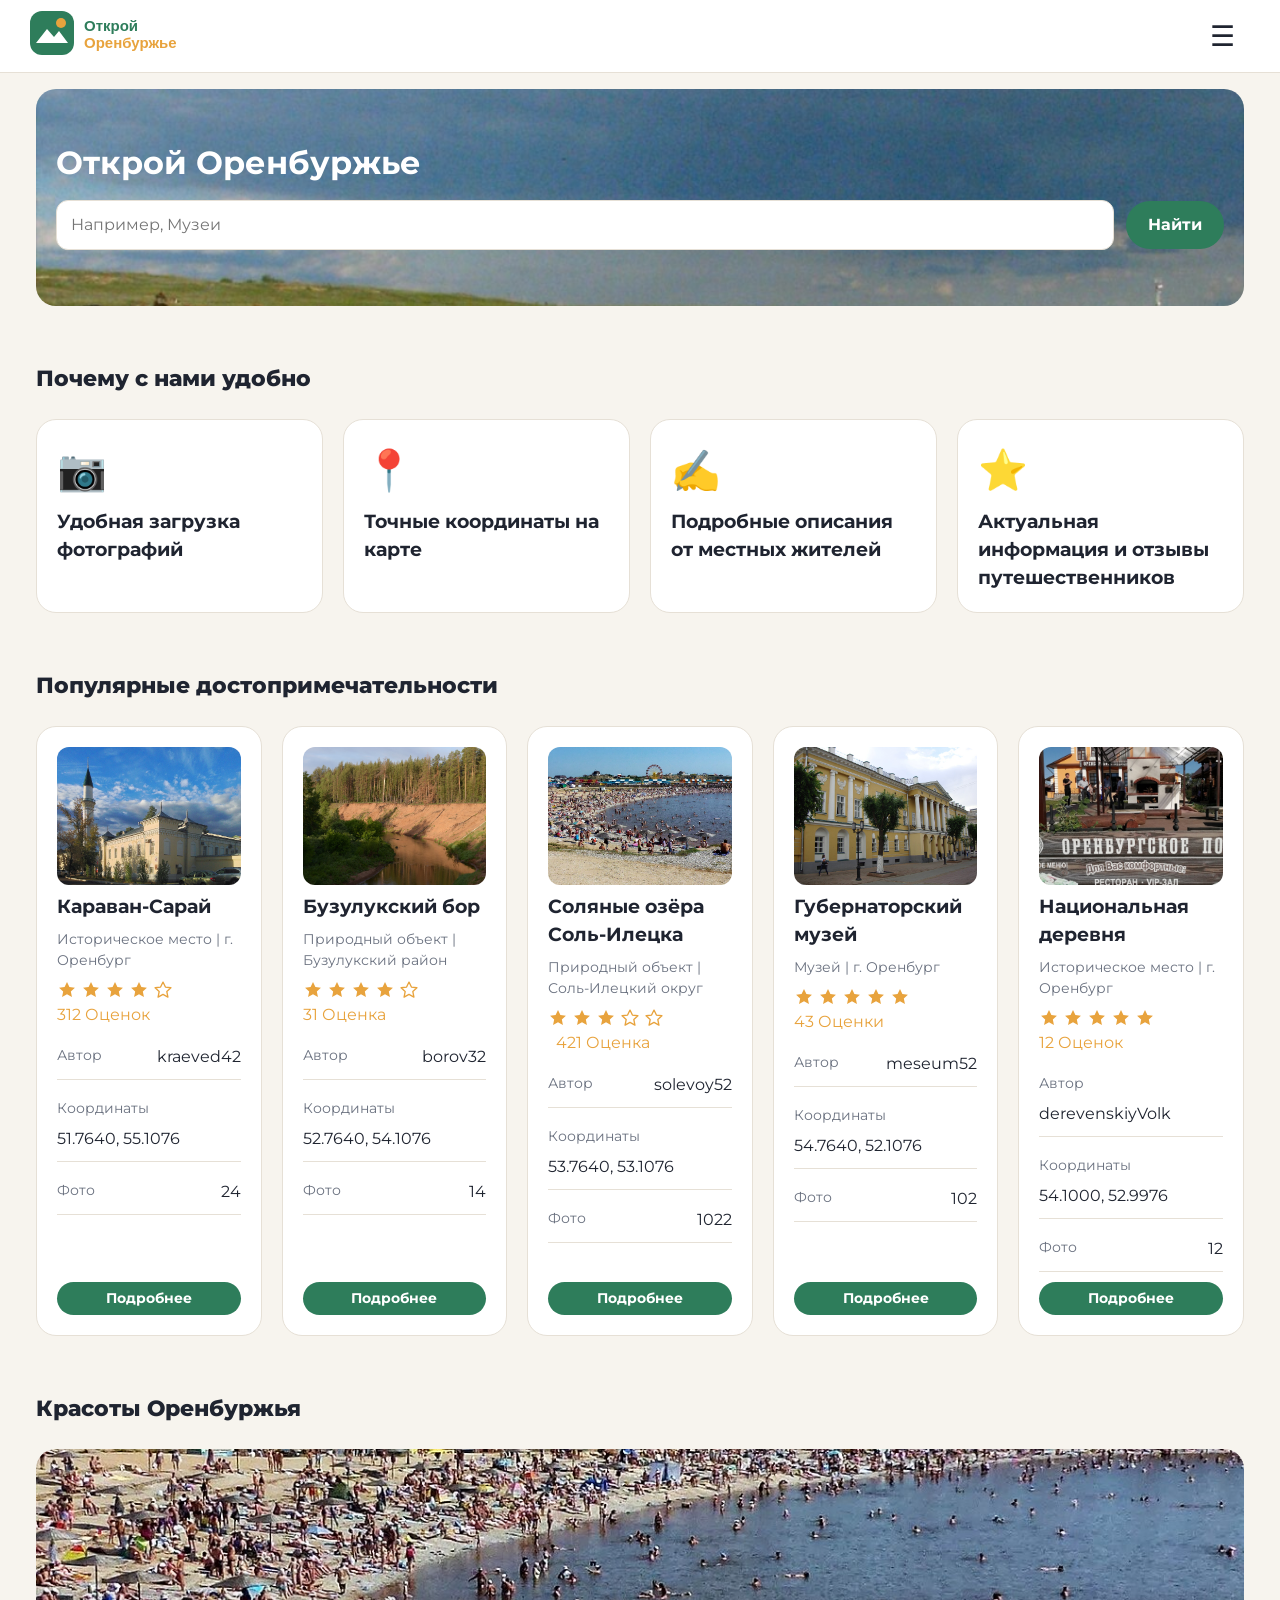
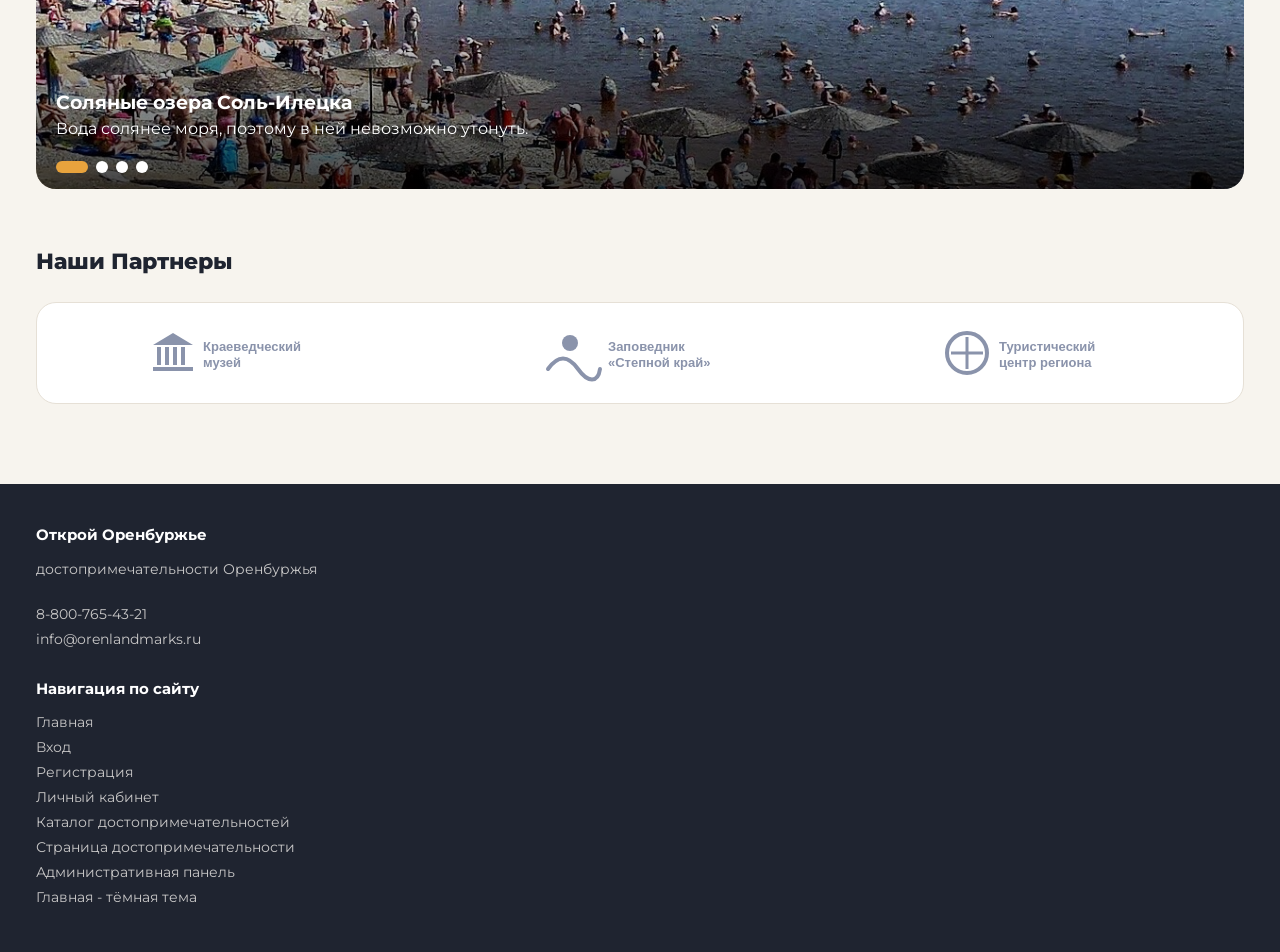
==== commit 14a22b7c: "add index.html" ====
--- a/index.html
+++ b/index.html
@@ -9,7 +9,256 @@
 </head>
 
 <body>
-
+    <header class="header">
+        <div class="container header__main">
+            <a href="index.html" id="logo"><img src="assets/images/logos/logo.svg" alt="Открой Оренбуржье" height="44"
+                    width="210"></a>
+            <input type="checkbox" id="menu">
+            <label for="menu" class="burger">☰</label>
+            <nav class="nav" id="main-nav">
+                <a href="#search-section" id="go-to-search">Поиск достопримечательностей</a>
+                <a href="catalog.html" id="nav-catalog">Каталог достопримечательностей</a>
+                <a href="profile.html" id="nav-profile">Личный кабинет</a>
+                <a href="login.html" id="nav-login" class="btn btn--sm">Войти</a>
+                <a href="register.html" id="nav-register" class="btn btn--sm btn--light">Регистрация</a>
+            </nav>
+        </div>
+    </header>
+    <main class="container">
+        <section class="hero" id="search-section">
+            <img src="assets/images/step.jpg" alt="Открой Оренбуржье">
+            <h1 class="hero__title">Открой Оренбуржье</h1>
+            <form action="catalog.html" class="row">
+                <input type="search" id="search-input" list="hints" class="input" placeholder="Например, Музеи">
+                <datalist id="hints">
+                    <option value="Памятники архитектуры"></option>
+                    <option value="Природные объекты"></option>
+                    <option value="Музеи"></option>
+                    <option value="Исторические места"></option>
+                </datalist>
+                <button type="submit" class="btn" id="search-button">Найти</button>
+            </form>
+        </section>
+
+        <section id="advantages-section" class="section">
+            <h2 class="title">Почему с нами удобно</h2>
+            <div class="grid">
+                <article class="card stack">
+                    <p class="icon">📷</p>
+                    <h3>Удобная загрузка фотографий</h3>
+                </article>
+                <article class="card stack">
+                    <p class="icon">📍</p>
+                    <h3>Точные координаты на карте</h3>
+                </article>
+                <article class="card stack">
+                    <p class="icon">✍️</p>
+                    <h3>Подробные описания от местных жителей</h3>
+                </article>
+                <article class="card stack">
+                    <p class="icon">⭐️</p>
+                    <h3>Актуальная информация и отзывы путешественников</h3>
+                </article>
+            </div>
+        </section>
+
+        <section class="section" id="popular-section">
+            <h2 class="title">Популярные достопримечательности</h2>
+            <div class="grid">
+                <article class="card landmark-card stack">
+                    <img src="assets/images/karavan-saray-1.jpg" alt="Караван-Сарай" class="photo">
+                    <div class="stack">
+                        <h3>Караван-Сарай</h3>
+                        <p class="muted">Историческое место | г. Оренбург</p>
+                        <div class="rating">
+                            <div>
+                                <img src="assets/images/icons/star-full.svg" alt="Звезда">
+                                <img src="assets/images/icons/star-full.svg" alt="Звезда">
+                                <img src="assets/images/icons/star-full.svg" alt="Звезда">
+                                <img src="assets/images/icons/star-full.svg" alt="Звезда">
+                                <img src="assets/images/icons/star-empty.svg" alt="Пустая звезда">
+                                &nbsp;
+                            </div>
+                            312 Оценок
+                        </div>
+                        <p class="data-row"><span class="muted">Автор</span> kraeved42</p>
+                        <p class="data-row"><span class="muted">Координаты</span> 51.7640, 55.1076</p>
+                        <p class="data-row"><span class="muted">Фото</span> 24</p>
+                        <a href="landmark.html" class="btn btn--sm">Подробнее</a>
+                    </div>
+                </article>
+                <article class="card landmark-card stack">
+                    <img src="assets/images/buzuluk-bor.jpg" alt="Бузулукский бор" class="photo">
+                    <div class="stack">
+                        <h3>Бузулукский бор</h3>
+                        <p class="muted">Природный объект | Бузулукский район</p>
+                        <div class="rating">
+                            <div>
+                                <img src="assets/images/icons/star-full.svg" alt="Звезда">
+                                <img src="assets/images/icons/star-full.svg" alt="Звезда">
+                                <img src="assets/images/icons/star-full.svg" alt="Звезда">
+                                <img src="assets/images/icons/star-full.svg" alt="Звезда">
+                                <img src="assets/images/icons/star-empty.svg" alt="Пустая звезда">
+                                &nbsp;
+                            </div>
+                            31 Оценка
+                        </div>
+                        <p class="data-row"><span class="muted">Автор</span> borov32</p>
+                        <p class="data-row"><span class="muted">Координаты</span> 52.7640, 54.1076</p>
+                        <p class="data-row"><span class="muted">Фото</span> 14</p>
+                        <a href="landmark.html" class="btn btn--sm">Подробнее</a>
+                    </div>
+                </article>
+                <article class="card landmark-card stack">
+                    <img src="assets/images/sol-ileck.jpg" alt="Соляные озёра Соль-Илецка" class="photo">
+                    <div class="stack">
+                        <h3>Соляные озёра Соль-Илецка</h3>
+                        <p class="muted">Природный объект | Соль-Илецкий округ</p>
+                        <div class="rating">
+                            <div>
+                                <img src="assets/images/icons/star-full.svg" alt="Звезда">
+                                <img src="assets/images/icons/star-full.svg" alt="Звезда">
+                                <img src="assets/images/icons/star-full.svg" alt="Звезда">
+                                <img src="assets/images/icons/star-empty.svg" alt="Пустая звезда">
+                                <img src="assets/images/icons/star-empty.svg" alt="Пустая звезда">
+                                &nbsp;
+                            </div>
+                            &nbsp; 421 Оценка
+                        </div>
+                        <p class="data-row"><span class="muted">Автор</span> solevoy52</p>
+                        <p class="data-row"><span class="muted">Координаты</span> 53.7640, 53.1076</p>
+                        <p class="data-row"><span class="muted">Фото</span> 1022</p>
+                        <a href="landmark.html" class="btn btn--sm">Подробнее</a>
+                    </div>
+                </article>
+                <article class="card landmark-card stack">
+                    <img src="assets/images/museum.jpg" alt="Губернаторский музей" class="photo">
+                    <div class="stack">
+                        <h3>Губернаторский музей</h3>
+                        <p class="muted">Музей | г. Оренбург</p>
+                        <div class="rating">
+                            <div>
+                                <img src="assets/images/icons/star-full.svg" alt="Звезда">
+                                <img src="assets/images/icons/star-full.svg" alt="Звезда">
+                                <img src="assets/images/icons/star-full.svg" alt="Звезда">
+                                <img src="assets/images/icons/star-full.svg" alt="Звезда">
+                                <img src="assets/images/icons/star-full.svg" alt="Звезда">
+                                &nbsp;
+                            </div>
+                            43 Оценки
+                        </div>
+                        <p class="data-row"><span class="muted">Автор</span> meseum52</p>
+                        <p class="data-row"><span class="muted">Координаты</span> 54.7640, 52.1076</p>
+                        <p class="data-row"><span class="muted">Фото</span> 102</p>
+                        <a href="landmark.html" class="btn btn--sm">Подробнее</a>
+                    </div>
+                </article>
+                <article class="card landmark-card stack">
+                    <img src="assets/images/nac-derevnya.jpg" alt="Национальная деревня" class="photo">
+                    <div class="stack">
+                        <h3>Национальная деревня</h3>
+                        <p class="muted">Историческое место | г. Оренбург</p>
+                        <div class="rating">
+                            <div>
+                                <img src="assets/images/icons/star-full.svg" alt="Звезда">
+                                <img src="assets/images/icons/star-full.svg" alt="Звезда">
+                                <img src="assets/images/icons/star-full.svg" alt="Звезда">
+                                <img src="assets/images/icons/star-full.svg" alt="Звезда">
+                                <img src="assets/images/icons/star-full.svg" alt="Звезда">
+                                &nbsp;
+                            </div>
+                            12 Оценок
+                        </div>
+                        <p class="data-row"><span class="muted">Автор</span> derevenskiyVolk</p>
+                        <p class="data-row"><span class="muted">Координаты</span> 54.1000, 52.9976</p>
+                        <p class="data-row"><span class="muted">Фото</span> 12</p>
+                        <a href="landmark.html" class="btn btn--sm">Подробнее</a>
+                    </div>
+                </article>
+
+            </div>
+        </section>
+
+        <section class="section" id="slider-section">
+            <h2 class="title">Красоты Оренбуржья</h2>
+            <div class="slider">
+                <input type="radio" name="slide" id="s1" checked>
+                <input type="radio" name="slide" id="s2">
+                <input type="radio" name="slide" id="s3">
+                <input type="radio" name="slide" id="s4">
+                <div class="slider__track">
+                    <article class="slide">
+                        <img src="assets/images/sol-ileck.jpg" alt="Соль-Илецк">
+                        <div class="slide__text">
+                            <h3>Соляные озера Соль-Илецка</h3>
+                            <p>Вода солянее моря, поэтому в ней невозможно утонуть.</p>
+                        </div>
+                    </article>
+                    <article class="slide">
+                        <img src="assets/images/buzuluk-bor.jpg" alt="Бузулукский бор">
+                        <div class="slide__text">
+                            <h3>Бузулукский бор</h3>
+                            <p>Сосновый лес посреди степи.</p>
+                        </div>
+                    </article>
+                    <article class="slide">
+                        <img src="assets/images/shaitan-tau.jpg" alt="Гора Шайтан-Тау">
+                        <div class="slide__text">
+                            <h3>Гора Шайтан-Тау</h3>
+                            <p>Заповедная гора. Красивее всего на закате.</p>
+                        </div>
+                    </article>
+                    <article class="slide">
+                        <img src="assets/images/most.jpg" alt="Мост через Урал">
+                        <div class="slide__text">
+                            <h3>Мост через Урал</h3>
+                            <p>Пешеходный мост через Урал, соединяет Европу и Азию</p>
+                        </div>
+                    </article>
+                </div>
+                <div class="dots" id="slider-indicators">
+                    <label for="s1"></label>
+                    <label for="s2"></label>
+                    <label for="s3"></label>
+                    <label for="s4"></label>
+                </div>
+            </div>
+        </section>
+        <section class="section" id="partners-section">
+            <h2 class="title">Наши Партнеры</h2>
+            <div class="card row partners">
+                <img src="assets/images/logos/partner-museum.svg" alt="Музей">
+                <img src="assets/images/logos/partner-steppe.svg" alt="Заповедник">
+                <img src="assets/images/logos/partner-tour.svg" alt="Тур центр">
+            </div>
+        </section>
+
+    </main>
+    <footer class="footer">
+        <div class="container footer__grid">
+            <div>
+                <h2>Открой Оренбуржье</h2>
+                <p>достопримечательности Оренбуржья</p>
+            </div>
+            <ul>
+                <li><a href="tel:88007654321">8-800-765-43-21</a></li>
+                <li><a href="mailto:info@orenlandmarks.ru">info@orenlandmarks.ru</a></li>
+            </ul>
+            <nav>
+                <h2>Навигация по сайту</h2>
+                <ul>
+                    <li><a href="index.html">Главная</a></li>
+                    <li><a href="login.html">Вход</a></li>
+                    <li><a href="register.html">Регистрация</a></li>
+                    <li><a href="profile.html">Личный кабинет</a></li>
+                    <li><a href="catalog.html">Каталог достопримечательностей</a></li>
+                    <li><a href="landmark.html">Страница достопримечательности</a></li>
+                    <li><a href="admin.html">Административная панель</a></li>
+                    <li><a href="index_dark.html">Главная - тёмная тема </a></li>
+                </ul>
+            </nav>
+        </div>
+    </footer>
 </body>
 
 </html>
--- a/assets/css/style.css
+++ b/assets/css/style.css
@@ -1,48 +1,42 @@
-/* 1 Шрифт */
+/* Шрифты */
+
 @font-face {
-    font-family: "Montserrat";
-    src: url('../fonts/Montserrat/Montserrat[wght].ttf');
+    font-family: 'Montserrat';
+    src: url(../fonts/Montserrat/Montserrat[wght].ttf);
     font-weight: 100 900;
 }
 
-/* 2 Перменные */
+/* Переменные */
 
 :root {
     --green: #2E7D5B;
-    --accent: #E8A33D;
+    --gold: #E8A33D;
     --text: #1F2430;
     --muted: #6B7280;
     --bg: #F7F4EE;
-    --card: #FFFFFF;
+    --surface: #FFFFFF;
     --line: #E6E0D6;
-    --ok: #12895F;
-    --ok-muted: #d1ffef;
-    --wait: #9A6100;
-    --wait-muted: #ffefd3;
-    --err: #D93B41;
-    --err-muted: #ffdadb;
+
+    --ok: rgb(35, 146, 35);
+    --ok-muted: rgb(206, 255, 206);
+    --wait: rgb(227, 168, 59);
+    --wait-muted: rgb(255, 239, 210);
+    --err: rgb(244, 47, 47);
+    --err-muted: rgb(255, 202, 202);
+
     --radius: 20px;
     --radius-sm: 12px;
-    /* --radius-xs: 8px; */
-
-    --gap-xs: 8px;
-    --gap-sm: 12px;
-    --gap-base: 16px;
-    --gap-lg: 20px;
-    --gap-xl: 24px;
-}
-
-/* 2.1 Изменения для темной темы */
+}
 
 .dark {
     --bg: #12161D;
-    --card: #1C222B;
+    --muted: #b0b8c8;
+    --surface: #1C222B;
     --text: #ECEFF4;
     --line: #2E3642;
-    --muted: #A3ABC2;
-}
-
-/* 3 Сброс */
+}
+
+/* Cброс */
 
 * {
     box-sizing: border-box;
@@ -50,14 +44,14 @@
 
 body {
     margin: 0;
+    background: var(--bg);
+    font-family: "Montserrat", Arial, sans-serif;
     display: grid;
     min-height: 100dvh;
     grid-template-rows: auto 1fr auto;
     grid-template-columns: minmax(0, 1fr);
     line-height: 1.5;
-    font-family: "Montserrat", Arial, sans-serif;
     color: var(--text);
-    background: var(--bg);
 }
 
 h1,
@@ -75,46 +69,20 @@
 
 a {
     text-decoration: none;
-    color: inherit
-}
-
-img {
-    display: block;
-    max-width: 100%;
+    color: inherit;
 }
 
 input,
+textarea,
 button,
-textarea,
 select {
     font: inherit;
     color: inherit;
 }
 
-input::file-selector-button {
-    display: inline-block;
-    padding: 8px 14px;
-    font-size: 14px;
-    border: 0;
-    border-radius: 999px;
-    background: var(--green);
-    color: #fff;
-    font-weight: 700;
-    cursor: pointer;
-    transition: opacity 0.3s;
-    text-align: center;
-
-    &:hover {
-        opacity: .8;
-    }
-}
-
-textarea {
-    resize: vertical;
-}
-
-/* 4 Общие блоки */
-
+/*  */
+/* Общие блоки */
+/*  */
 .container {
     width: 100%;
     max-width: 1240px;
@@ -132,8 +100,8 @@
 
 .title {
     margin-bottom: 24px;
-    font-weight: 700;
     font-size: 22px;
+    font-weight: 800;
 }
 
 .muted {
@@ -142,55 +110,60 @@
 }
 
 .card {
-    background: var(--card);
     padding: 20px;
+    border-radius: var(--radius);
     border: 1px solid var(--line);
-    border-radius: var(--radius);
+    background: var(--surface);
 }
 
 .grid {
     display: grid;
     grid-template-columns: repeat(auto-fit, minmax(225px, 1fr));
-    gap: var(--gap-lg);
+    gap: 20px;
 }
 
 .row {
     display: flex;
     flex-wrap: wrap;
     align-items: center;
-    gap: var(--gap-sm);
-}
-
-.column {
-    display: flex;
-    flex-direction: column;
-    align-items: end;
-    gap: var(--gap-sm);
+    gap: 12px;
 }
 
 .row .input {
+    width: auto;
     flex: 1;
-    width: auto;
+    min-width: 0;
 }
 
 .narrow {
     max-width: 560px;
     margin-left: auto;
     margin-right: auto;
+
+}
+
+.narrow .title,
+.narrow>p,
+.narrow>a {
+    text-align: center;
+}
+
+.narrow .title {
+    margin-bottom: 10px;
 }
 
 .stack>*+* {
-    margin-top: var(--gap-xs);
+    margin-top: 8px;
 }
 
 .photo {
     width: 100%;
+    aspect-ratio: 4 /3;
     object-fit: cover;
-    aspect-ratio: 4 /3;
     border-radius: var(--radius-sm);
 }
 
-/* Кнопки: плавное изменение при наведении */
+/* Кнопки */
 
 .btn {
     display: inline-block;
@@ -200,37 +173,50 @@
     background: var(--green);
     color: #fff;
     font-weight: 700;
+    text-align: center;
     cursor: pointer;
-    transition: opacity 0.3s;
-    text-align: center;
+    transition: transform .3s;
 
     &:hover {
-        opacity: .8;
+        transform: translateY(-2px);
     }
 }
 
+.link {
+    color: var(--green);
+}
+
+input[type="file"]::file-selector-button {
+    margin-right: 12px;
+    padding: 6px 12px;
+    border: 0;
+    border-radius: 999px;
+    background: var(--green);
+    color: #fff;
+    font-weight: 700;
+    cursor: pointer;
+}
+
 .btn--light {
-    background: var(--card);
     color: var(--green);
+    background: var(--surface);
     border: 1px solid var(--green);
 }
 
 .btn--sm {
-    padding: 8px 14px;
+    padding: 6px 12px;
     font-size: 14px;
 }
 
-/* Статусы и бейджики  */
+/* Бейджи */
 
 .pill {
-    display: flex;
-    align-items: center;
-    justify-content: center;
-    padding: 3px 12px;
-    background: var(--card);
+    padding: 6px 12px;
     border-radius: 999px;
+    background: var(--surface);
+    font-size: 13px;
     font-weight: 700;
-    font-size: 13px;
+
 }
 
 .pill--ok {
@@ -248,39 +234,32 @@
     color: var(--err);
 }
 
-.stars {
-    color: var(--accent);
-}
+/* Формы */
 
 .form {
     display: grid;
     grid-template-columns: minmax(0, 1fr);
-    gap: var(--gap-lg);
-
-    & h1,
-    a {
-        text-align: center;
-    }
+    gap: 16px;
 }
 
 .field {
     display: grid;
     grid-template-columns: minmax(0, 1fr);
-    gap: var(--gap-xs);
-    text-align: start;
-}
-
-.field>label {
+    gap: 6px;
+}
+
+.field label {
     font-size: 14px;
+    color: var(--muted);
     font-weight: 700;
 }
 
 .input {
     padding: 12px 14px;
     width: 100%;
-    border: 1px solid var(--line);
+    border: 1.5px solid var(--line);
     border-radius: var(--radius-sm);
-    background-color: var(--card);
+    background: var(--surface);
 }
 
 .error .input {
@@ -288,8 +267,8 @@
 }
 
 .error-text {
+    color: var(--err);
     font-size: 13px;
-    color: var(--err);
 }
 
 .success .input {
@@ -298,30 +277,29 @@
 
 .success-text {
     color: var(--ok);
-    font-size: 13pxƒ;
+    font-size: 13px;
 }
 
 .check {
     display: flex;
-    gap: var(--gap-xs);
+    gap: 10px;
     align-items: center;
     font-size: 14px;
 }
 
-/* 5 Header */
+/* Шапка */
 
 .header {
-    display: sticky;
-    top: 0;
-    background: var(--card);
+    background-color: var(--surface);
     border-bottom: 1px solid var(--line);
 }
 
 .header__main {
     display: flex;
-    flex-wrap: wrap;
     align-items: center;
     justify-content: space-between;
+    flex-wrap: wrap;
+    min-height: 68px;
     padding: 10px;
 }
 
@@ -330,53 +308,77 @@
 }
 
 .burger {
+    padding: 5px 15px;
+    cursor: pointer;
     font-size: 28px;
-    cursor: pointer;
-    padding: 2px 10px;
 }
 
 .nav {
     display: none;
     flex-direction: column;
-    gap: var(--gap-base);
-    width: 100%;
-    padding: 16px 0px;
+    width: 100%;
     font-weight: 600;
-    text-align: center;
-}
-
-#menu:checked~.nav {
-    display: flex;
-}
-
-/* 6 Футер */
+    /* gap: 8px; */
+}
+
+#menu:checked~nav {
+    display: flex;
+}
+
+.nav a:not(.btn) {
+    padding: 12px 0;
+    border-bottom: 1px solid var(--line);
+}
+
+.nav .btn {
+    margin-top: 8px;
+}
+
+.logo img {
+    width: auto;
+    height: 100%;
+}
+
+/* Футер */
 
 .footer {
+    background: #1F2430;
     margin-top: 80px;
     padding: 40px 0;
-    background-color: #1F2430;
-    color: #e9e8e8;
+    color: #c8c7c7;
     font-size: 14px;
-    transition: color 0.2s;
-
-    &:hover {
-        color: #fff;
-    }
 }
 
 .footer__grid {
     display: grid;
-    gap: var(--gap-xl);
+    gap: 24px;
+    grid-template-columns: minmax(0, 1fr);
 }
 
 .footer h2 {
+    font-size: 15px;
+    color: #fff;
     margin-bottom: 12px;
-    color: #fff;
-    font-size: 16px;
-}
-
-/* 7 Главная */
-/* 7.1 Поиск */
+}
+
+.footer li {
+    margin-bottom: 4px;
+}
+
+/* Главная */
+
+.rating {
+    color: var(--gold);
+    display: flex;
+    align-items: center;
+    flex-wrap: wrap;
+}
+
+.rating img {
+    vertical-align: -4px;
+}
+
+
 
 .hero {
     position: relative;
@@ -395,12 +397,12 @@
     object-fit: cover;
 }
 
-.hero::after {
+/* .hero::after {
     content: "";
     position: absolute;
     inset: 0;
     background: rgba(20, 30, 25, .55);
-}
+} */
 
 .hero>* {
     position: relative;
@@ -413,11 +415,9 @@
     line-height: 1.1;
 }
 
-/* 7.2 преимущества */
-
-.advantage__icon {
-    display: inline-block;
-    font-size: 48px;
+.icon {
+    font-size: 40px;
+    /* display: inline-block; */
     animation: float 3s infinite;
 }
 
@@ -429,53 +429,59 @@
     }
 
     33% {
-        transform: translateY(-8px);
+        transform: translateY(4px);
+
     }
 
     66% {
-        transform: translateY(4px);
+        transform: translateY(-4px);
     }
 }
 
-/* 7.3 карточка достопримечательности */
+.data-row {
+    display: flex;
+    flex-wrap: wrap;
+    justify-content: space-between;
+    gap: 8px;
+    border-bottom: 1px solid var(--line);
+    padding: 10px 0;
+}
+
+.landmark-card .data-row:last-of-type {
+    margin-bottom: 10px;
+}
 
 .landmark-card {
+    display: flex;
+    flex-direction: column;
     transition: transform .3s;
-    height: 100%;
-    display: flex;
-    flex-direction: column;
 
     &:hover {
         transform: translateY(-4px);
     }
-
-    &>.stack {
-        flex: 1;
-        display: flex;
-        flex-direction: column;
-    }
-
-    & .btn {
-        margin-top: auto;
-        align-self: flex-start;
-    }
-}
-
-.rating img {
-    display: inline-block;
-    vertical-align: -2px;
-}
-
-/* 7.4 css-slider */
+}
+
+.landmark-card>.stack {
+    flex: 1;
+    display: flex;
+    flex-direction: column;
+}
+
+.landmark-card .btn {
+    width: 100%;
+    margin-top: auto;
+}
+
+/* Слайдер */
 
 .slider {
     position: relative;
     overflow: hidden;
     border-radius: var(--radius);
-
-    & input {
-        display: none;
-    }
+}
+
+.slider input {
+    display: none;
 }
 
 .slider__track {
@@ -486,7 +492,7 @@
 .slide {
     position: relative;
     display: flex;
-    align-items: self-end;
+    align-items: flex-end;
     flex: 0 0 100%;
     min-height: 340px;
     color: #fff;
@@ -501,21 +507,18 @@
 }
 
 .slide::after {
-    content: '';
+    content: "";
     position: absolute;
     inset: 0;
-    background: linear-gradient(transparent 40%, rgba(0, 0, 0, 0.75));
+    background: linear-gradient(transparent 40%, rgba(0, 0, 0, .75));
 }
 
 .slide__text {
     position: relative;
     z-index: 1;
-    padding: 20px 20px 48px
-}
-
-/* #s1:checked~.slider__track {
-    transform: translateX(0%);
-} */
+    padding: 20px 20px 48px;
+}
+
 
 #s2:checked~.slider__track {
     transform: translateX(-100%);
@@ -532,266 +535,38 @@
 .dots {
     position: absolute;
     z-index: 2;
-    display: flex;
-    gap: var(--gap-xs);
     left: 20px;
     bottom: 16px;
-
-    & label {
-        width: 12px;
-        height: 12px;
-        border-radius: 999px;
-        background: #fff;
-        cursor: pointer;
-        transition: width 0.3s;
-    }
-}
-
-#s1:checked~.dots [for="s1"],
-#s2:checked~.dots [for="s2"],
-#s3:checked~.dots [for="s3"],
-#s4:checked~.dots [for="s4"] {
+    display: flex;
+    gap: 8px;
+}
+
+.dots label {
+    width: 12px;
+    height: 12px;
+    background: #fff;
+    border-radius: 99px;
+    cursor: pointer;
+    transition: width .3s;
+}
+
+#s1:checked~.dots [for='s1'],
+#s2:checked~.dots [for='s2'],
+#s3:checked~.dots [for='s3'],
+#s4:checked~.dots [for='s4'] {
     width: 32px;
-    background: var(--accent);
-}
-
-/* 7.5 партнеры */
+    background: var(--gold);
+}
+
+/* Партнеры */
+
 .partners {
     justify-content: space-around;
-    gap: var(--gap-xl);
-}
-
-/* 8 Личный кабинет */
-
-.data-row {
-    display: flex;
-    flex-wrap: wrap;
-    justify-content: space-between;
-    gap: var(--gap-xs);
-    padding: 12px 0;
-    border-bottom: 1px solid var(--line);
-}
-
-/* 9 Каталог */
-
-#filter-toggle {
-    display: none;
-}
-
-#filter-panel {
-    display: none;
-    margin-bottom: 20px;
-}
-
-#filter-toggle:checked~#filter-panel {
-    display: block;
-}
-
-.filter--btn {
-    margin-bottom: 16px;
-}
-
-/* 10 Формы Предложения исправления */
-
-
-
-.correction {
-    max-width: 640px;
-    padding: 24px;
-    background: #fff;
-    border-radius: 16px;
-    box-shadow: 0 10px 30px rgba(31, 36, 48, .08);
-    margin-left: auto;
-    margin-right: auto;
-
-    & .field {
-        margin-bottom: 20px;
-    }
-
-    & .input {
-        height: 48px;
-        padding: 0 16px;
-        border: 1px solid #D9DEE7;
-        border-radius: 10px;
-        background: #F8FAFC;
-        font-size: 15px;
-    }
-
-    & .input:focus {
-        outline: none;
-        border-color: var(--green);
-    }
-
-    & textarea.input {
-        height: 140px;
-        padding-top: 14px;
-    }
-}
-
-.correction__badge {
-    font-size: 12px;
-    font-weight: 700;
-    text-transform: uppercase;
-    letter-spacing: .08em;
-    color: var(--accent);
-    background: #FFF3DC;
-    padding: 6px 14px;
-    border-radius: 999px;
-}
-
-.correction__title {
-    font-size: 28px;
-    font-weight: 800;
-    color: #1F2430;
-}
-
-.correction__subtitle {
-    font-size: 15px;
-    color: #6B7280;
-    line-height: 1.5;
-    margin-bottom: 28px;
-}
-
-.correction__upload {
-    border: 2px dashed #c9d3e0;
-    border-radius: var(--radius-sm);
-    background: #F8FAFC;
-    padding: 24px;
-    font-size: 14px;
-    text-align: center;
-    position: relative;
-
-
-    & input {
-        position: absolute;
-        inset: 0;
-        opacity: 0;
-        cursor: pointer;
-    }
-}
-
-.correction__hint {
-    font-size: 12px;
-    color: #8A93A6;
-}
-
-.correction__consent {
     align-items: center;
-    margin: 24px 0;
-
-    & input {
-        width: 20px;
-        height: 20px;
-        accent-color: var(--green);
-    }
-}
-
-.correction__btn {
-    width: 100%;
-    height: 52px;
-    border: 0;
-    border-radius: 10px;
-    background: #2E7D5B;
-    color: #fff;
-    font-size: 16px;
-    font-weight: 700;
-    cursor: pointer;
-}
-
-/* 11 адаптивность */
-
-@media (min-width:1200px) {
-    .burger {
-        display: none;
-    }
-
-    .nav,
-    #menu:checked~.nav {
-        display: flex;
-        flex-direction: row;
-        align-items: center;
-        width: auto;
-        padding: 0;
-    }
-
-    .hero {
-        padding: 120px 64px;
-    }
-
-    .hero__title {
-        font-size: 52px;
-    }
-
-    .slide {
-        min-height: 520px;
-    }
-
-    .catalog-layout {
-        display: grid;
-        grid-template-columns: 260px 1fr;
-        align-items: start;
-        gap: var(--gap-xl);
-    }
-
-    .filter--btn {
-        display: none;
-    }
-
-    #filter-panel {
-        display: block;
-    }
-
-    .footer__grid,
-    .two-cols {
-        display: grid;
-        grid-template-columns: 1fr 1fr 2fr;
-        gap: 24px;
-    }
-
-    .two-cols,
-    .correction__row {
-        grid-template-columns: 1fr 1fr;
-    }
-
-    .correction__row {
-        display: grid;
-        gap: 16px;
-    }
-
-    .correction {
-        padding: 40px;
-    }
-
-    .title {
-        font-size: 36px;
-    }
-}
-
-/* 12 Печать */
-
-@media print {
-
-    .no-print,
-    .header,
-    .footer,
-    .landmark-card .stack>:not(h3) {
-        display: none;
-    }
-
-    body {
-        background: #fff;
-        color: #000;
-    }
-
-    .card {
-        border: 0;
-    }
-
-    img {
-        filter: grayscale(1);
-    }
-
-    .grid {
-        grid-template-columns: 1fr 1fr;
-    }
+    gap: 24px;
+}
+
+.partners img {
+    height: 60px;
+    width: 200px;
 }
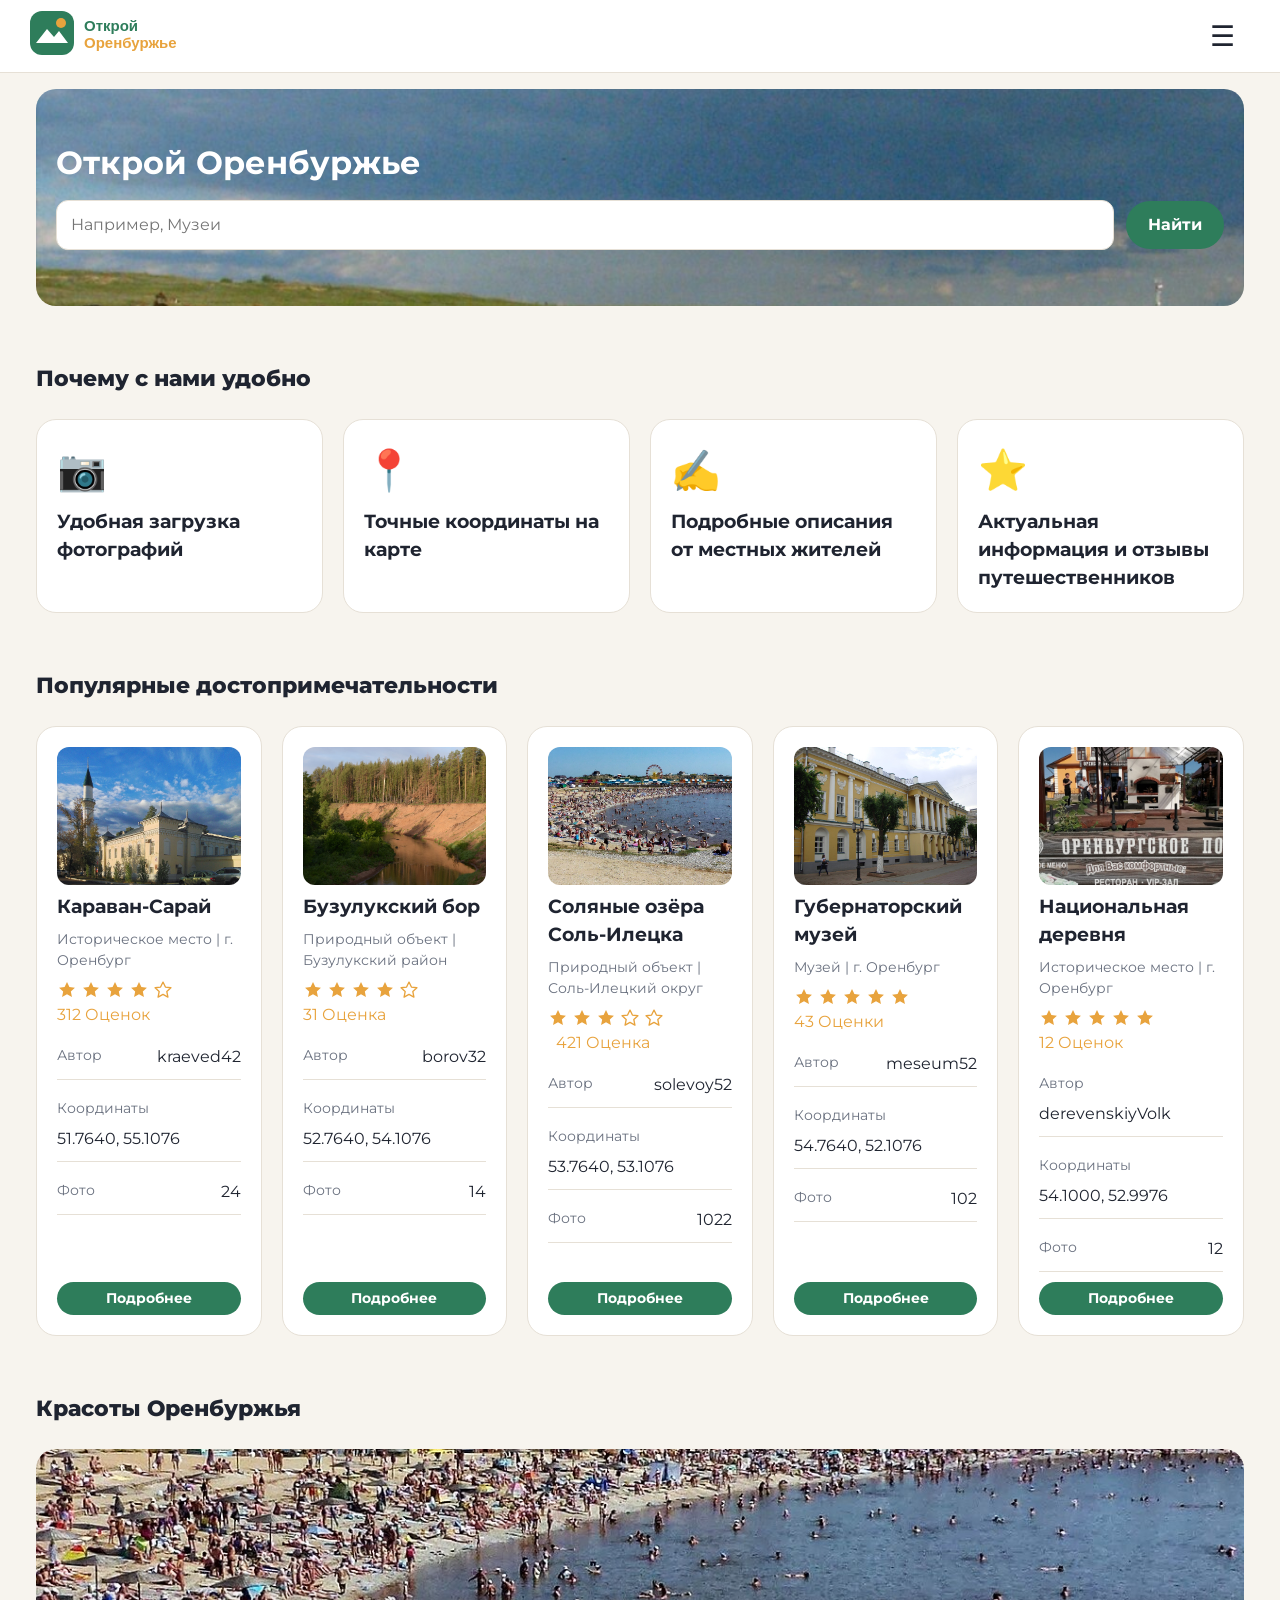
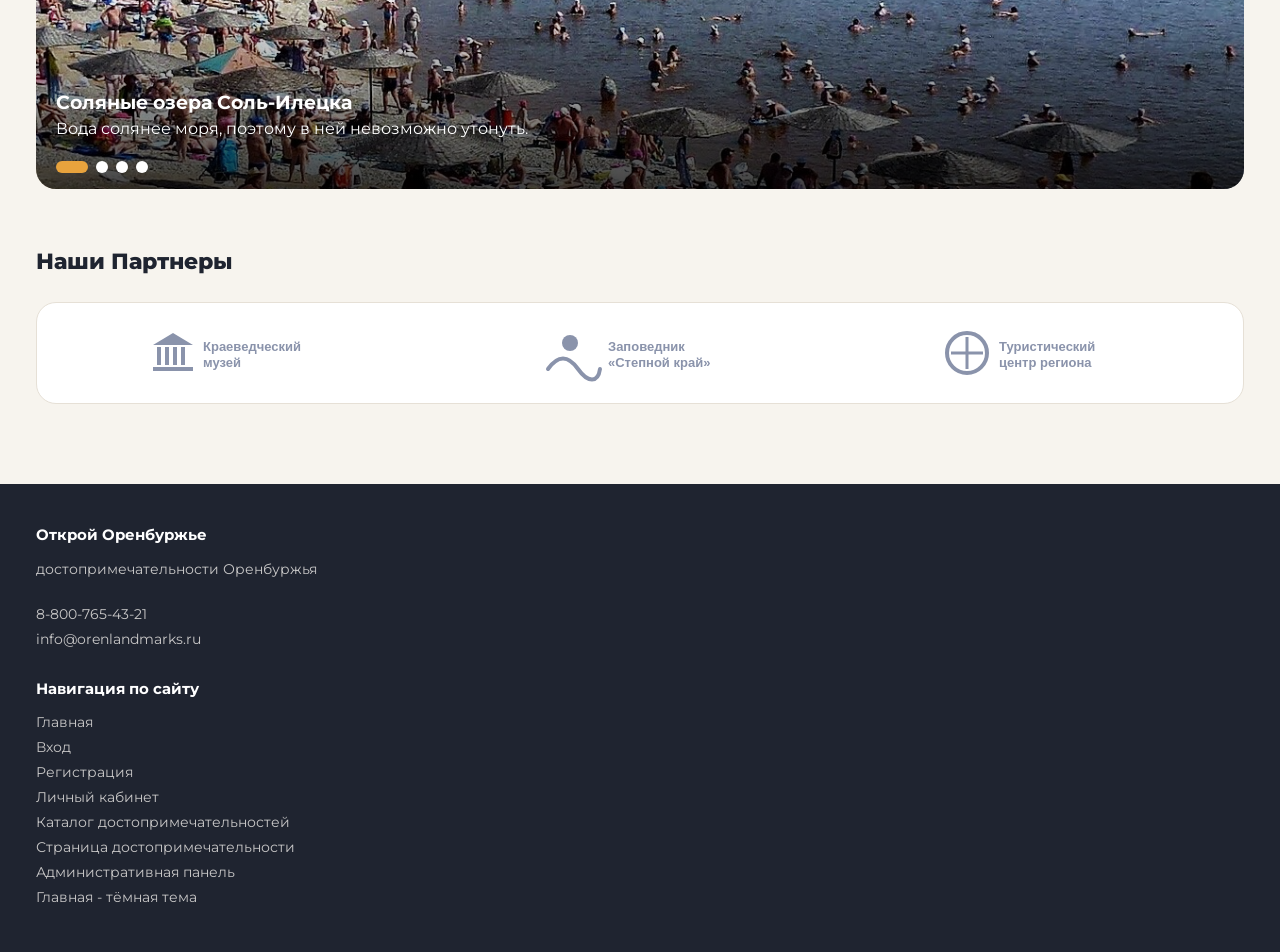
==== commit 30ff475b: "add catalog.html" ====
--- a/index.html
+++ b/index.html
@@ -175,7 +175,6 @@
                         <a href="landmark.html" class="btn btn--sm">Подробнее</a>
                     </div>
                 </article>
-
             </div>
         </section>
 
--- a/assets/css/style.css
+++ b/assets/css/style.css
@@ -78,6 +78,14 @@
 select {
     font: inherit;
     color: inherit;
+}
+
+textarea {
+    resize: vertical;
+}
+
+input[type='checkbox'] {
+    accent-color: var(--green);
 }
 
 /*  */
@@ -211,12 +219,16 @@
 /* Бейджи */
 
 .pill {
-    padding: 6px 12px;
+    padding: 8px 12px;
     border-radius: 999px;
     background: var(--surface);
     font-size: 13px;
-    font-weight: 700;
-
+    font-weight: 800;
+    display: flex;
+    align-items: center;
+    justify-content: center;
+    text-transform: uppercase;
+    height: fit-content;
 }
 
 .pill--ok {
@@ -292,6 +304,8 @@
 .header {
     background-color: var(--surface);
     border-bottom: 1px solid var(--line);
+    position: sticky;
+    top: 0;
 }
 
 .header__main {
@@ -569,4 +583,51 @@
 .partners img {
     height: 60px;
     width: 200px;
+}
+
+/* Каталог */
+
+#filter-toggle {
+    display: none;
+}
+
+.filter-btn {
+    display: inline-block;
+    margin-bottom: 16px;
+}
+
+#filter-panel {
+    display: none;
+    margin-bottom: 20px;
+}
+
+#filter-toggle:checked~#filter-panel {
+    display: block;
+}
+
+@media print {
+
+    .footer,
+    .header,
+    .no-print .landmark-card .stack>:not(h3) {
+        display: none;
+    }
+
+    .card {
+        border: 0;
+    }
+
+    .body {
+        background: #fff;
+        color: #000;
+        font-family: 'Times New Roman', Times, serif;
+    }
+
+    img {
+        filter: grayscale(1);
+    }
+
+    .grid {
+        grid-template-columns: 1fr 1fr;
+    }
 }
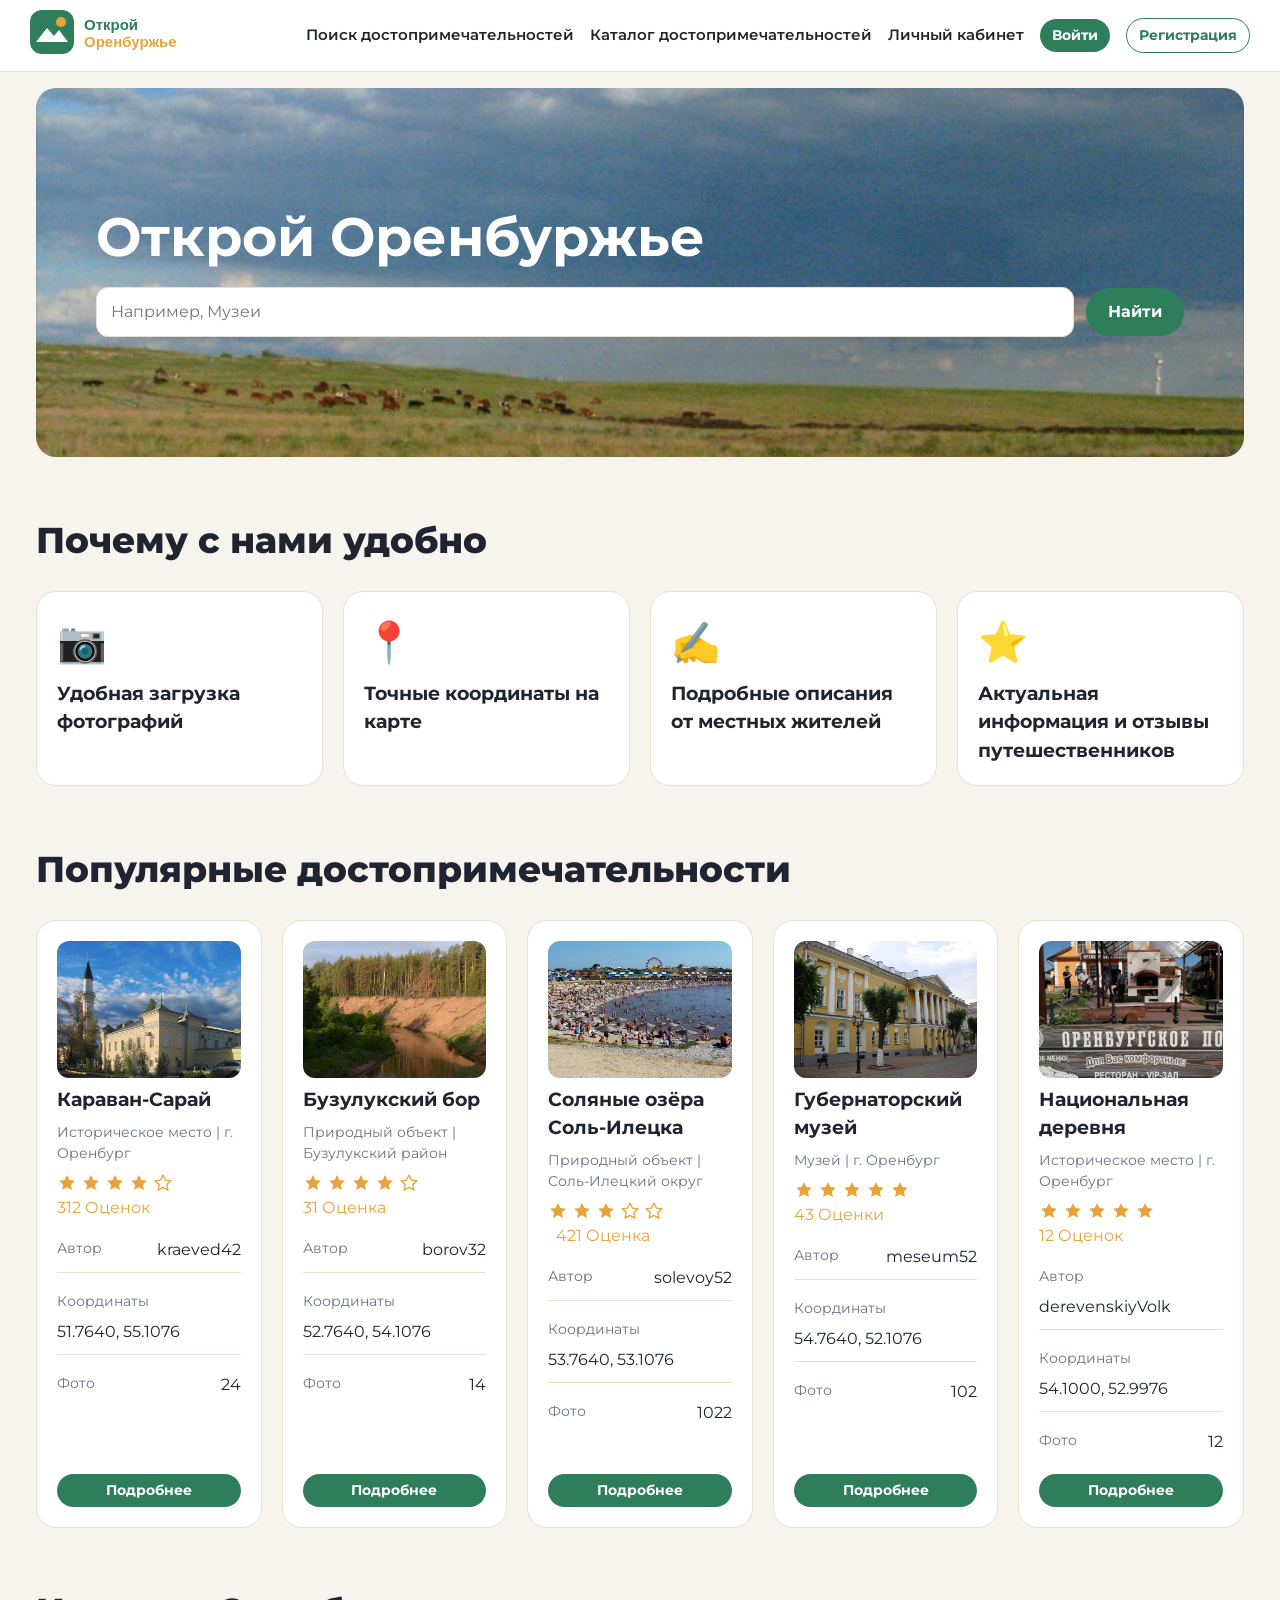
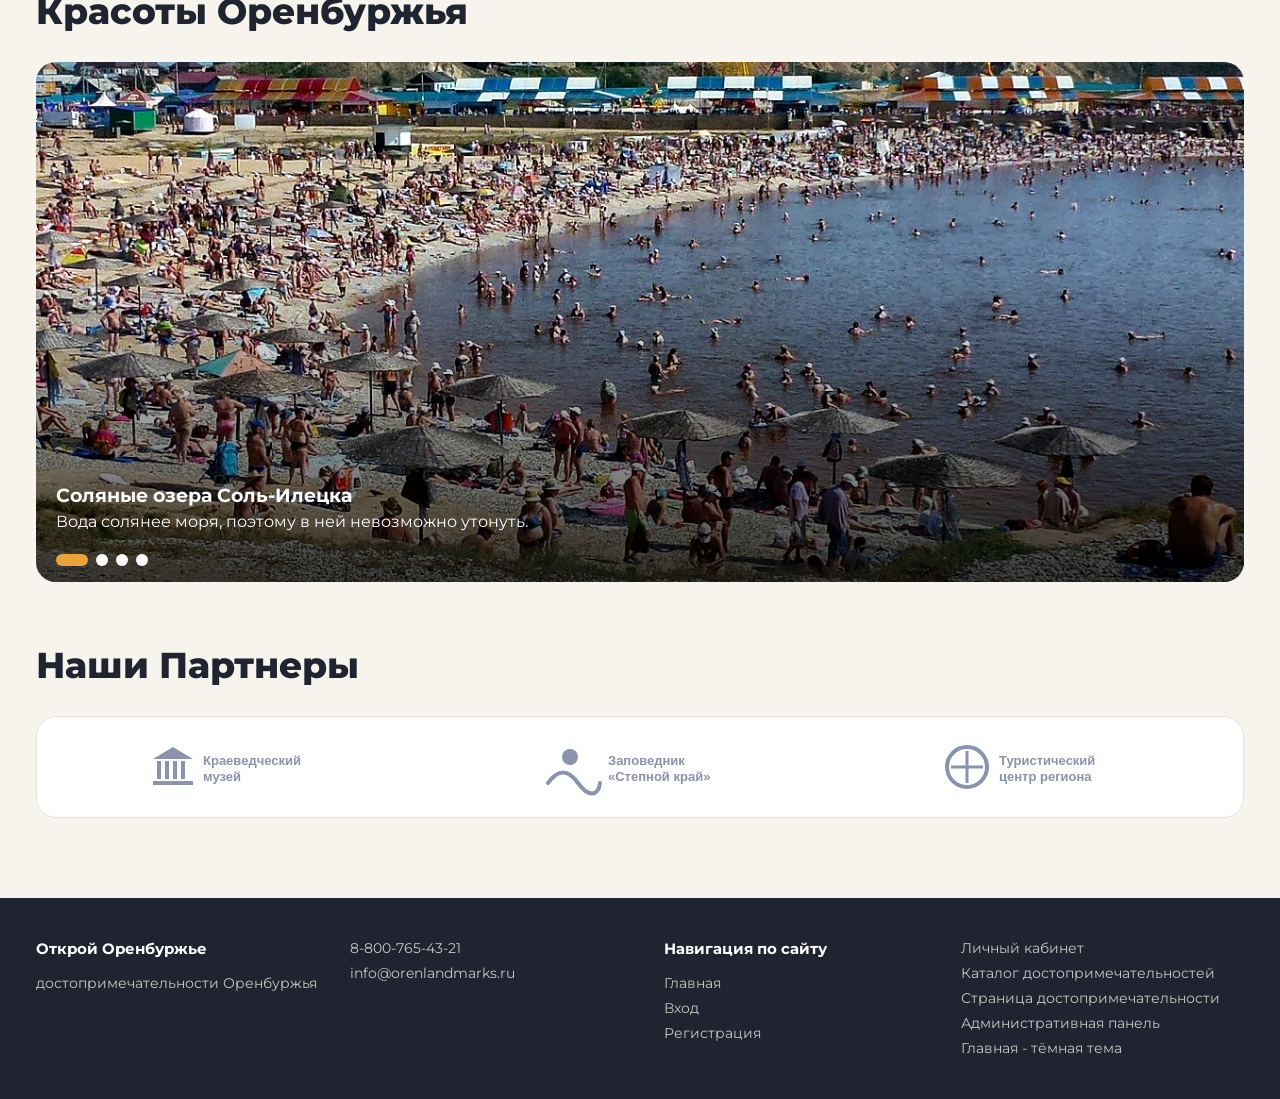
==== commit 9b27d9bc: "solve several bugs" ====
--- a/index.html
+++ b/index.html
@@ -233,7 +233,7 @@
         </section>
 
     </main>
-    <footer class="footer">
+    <footer class="footer" id="footer">
         <div class="container footer__grid">
             <div>
                 <h2>Открой Оренбуржье</h2>
--- a/assets/css/style.css
+++ b/assets/css/style.css
@@ -143,7 +143,8 @@
     min-width: 0;
 }
 
-.narrow {
+.narrow,
+.form.narrow {
     max-width: 560px;
     margin-left: auto;
     margin-right: auto;
@@ -254,10 +255,18 @@
     gap: 16px;
 }
 
+form.form {
+    max-width: 800px;
+    margin-left: auto;
+    margin-right: auto;
+
+}
+
 .field {
     display: grid;
     grid-template-columns: minmax(0, 1fr);
     gap: 6px;
+    align-items: start;
 }
 
 .field label {
@@ -459,6 +468,10 @@
     gap: 8px;
     border-bottom: 1px solid var(--line);
     padding: 10px 0;
+
+    &:last-of-type {
+        border-bottom: 0;
+    }
 }
 
 .landmark-card .data-row:last-of-type {
@@ -609,7 +622,8 @@
 
     .footer,
     .header,
-    .no-print .landmark-card .stack>:not(h3) {
+    .no-print,
+    .landmark-card .stack>:not(h3) {
         display: none;
     }
 
@@ -617,7 +631,7 @@
         border: 0;
     }
 
-    .body {
+    body {
         background: #fff;
         color: #000;
         font-family: 'Times New Roman', Times, serif;
@@ -630,4 +644,204 @@
     .grid {
         grid-template-columns: 1fr 1fr;
     }
+}
+
+/* Коррекция */
+
+.correction {
+    max-width: 640px;
+    margin-left: auto;
+    margin-right: auto;
+    padding: 24px;
+    background: #fff;
+    border-radius: 16px;
+    box-shadow: rgba(31, 36, 48, .08);
+}
+
+.correction__badge {
+    display: inline-block;
+    font-size: 12px;
+    font-weight: 700;
+    text-transform: uppercase;
+    letter-spacing: .08em;
+    color: var(--gold);
+    background: #FFF3DC;
+    padding: 6px 14px;
+    border-radius: 999px;
+}
+
+.correction__title {
+    font-size: 28px;
+    font-weight: 800;
+    margin: 16px 0 8px;
+}
+
+.correction__sub {
+    font-size: 15px;
+    color: var(--muted);
+    margin-bottom: 28px;
+}
+
+.correctio .field {
+    gap: 8px;
+    margin-bottom: 20px;
+}
+
+.correction .field label {
+    font-weight: 600;
+}
+
+.correction .input {
+    height: 48px;
+    padding: 0 16px;
+    border: 1px solid #D9DEE7;
+    border-radius: 10px;
+    background: #F8FAFC;
+    font-size: 15px;
+}
+
+.correction .input:focus {
+    outline: none;
+    border: var(--green);
+}
+
+.correction textarea.input {
+    height: 140px;
+    padding: 16px;
+    border: 1px solid #D9DEE7;
+}
+
+.correction__upload {
+    border: 2px dashed #c9d3e0;
+    border-radius: var(--radius-sm);
+    background: #F8FAFC;
+    padding: 24px;
+    text-align: center;
+    font-size: 14px;
+    position: relative;
+}
+
+.correction__upload input {
+    opacity: 0;
+    position: absolute;
+    inset: 0;
+    cursor: pointer;
+}
+
+.correction__hint {
+    color: #8A93A6;
+    font-size: 12px;
+}
+
+.correction__consent {
+    padding: 24px 0;
+    align-items: center;
+    cursor: pointer;
+}
+
+.correction__consent input {
+    width: 20px;
+    height: 20px;
+    accent-color: var(--green);
+}
+
+.correction__btn {
+    width: 100%;
+    height: 52px;
+    border-radius: 10px;
+    background: var(--green);
+    color: #fff;
+    font-size: 16px;
+    font-weight: 700;
+    border: 0;
+    cursor: pointer;
+}
+
+@media (min-width: 1250px) {
+    .burger {
+        display: none;
+    }
+
+    .nav,
+    #menu:checked~.nav {
+        display: flex;
+        flex-direction: row;
+        align-items: center;
+        gap: 16px;
+        width: auto;
+        font-size: 15px;
+        padding: 0;
+    }
+
+    .nav a:not(.btn) {
+        border: 0;
+        padding: 0;
+    }
+
+    .nav .btn {
+        margin-top: 0;
+    }
+
+    /* поиск на весь экран  */
+    .hero {
+        padding: 120px 60px;
+    }
+
+    .hero__title {
+        font-size: 54px;
+    }
+
+    .slide {
+        min-height: 520px;
+    }
+
+    /* каталог - фильтр в боковой панели */
+
+    .catalog-layout {
+        display: grid;
+        grid-template-columns: 260px 1fr;
+        align-items: start;
+        gap: 24px;
+    }
+
+    #filter-panel {
+        display: block;
+    }
+
+    .filter-btn {
+        display: none;
+    }
+
+    .footer__grid,
+    .two-cols {
+        display: grid;
+        grid-template-columns: 1fr 1fr 2fr;
+        gap: 24px;
+    }
+
+    .footer__grid nav {
+        columns: 2;
+    }
+
+    .two-cols {
+        align-items: start;
+    }
+
+    .two-cols,
+    .correction__row {
+        grid-template-columns: 1fr 1fr;
+    }
+
+    .correction__row {
+        display: grid;
+        gap: 16px;
+    }
+
+    .correction {
+        padding: 40px;
+    }
+
+    .title {
+        font-size: 36px;
+    }
 }
